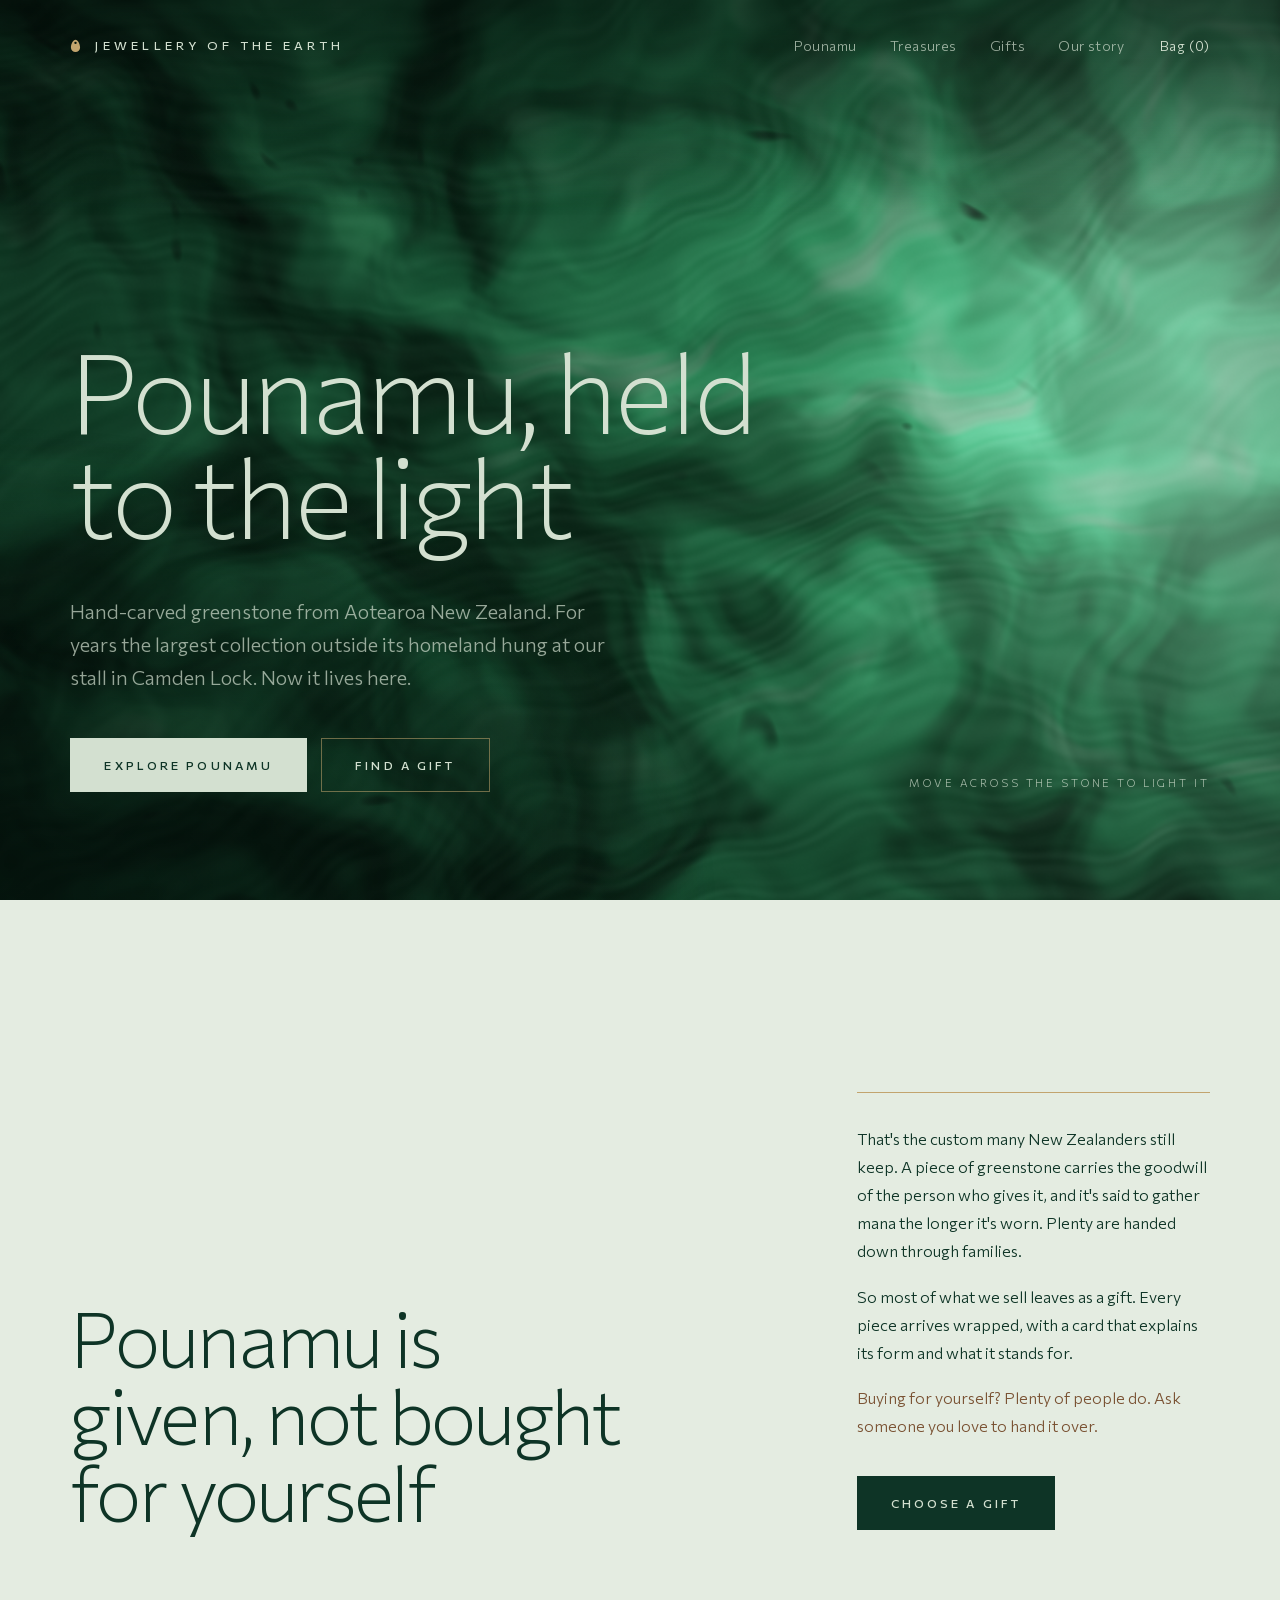
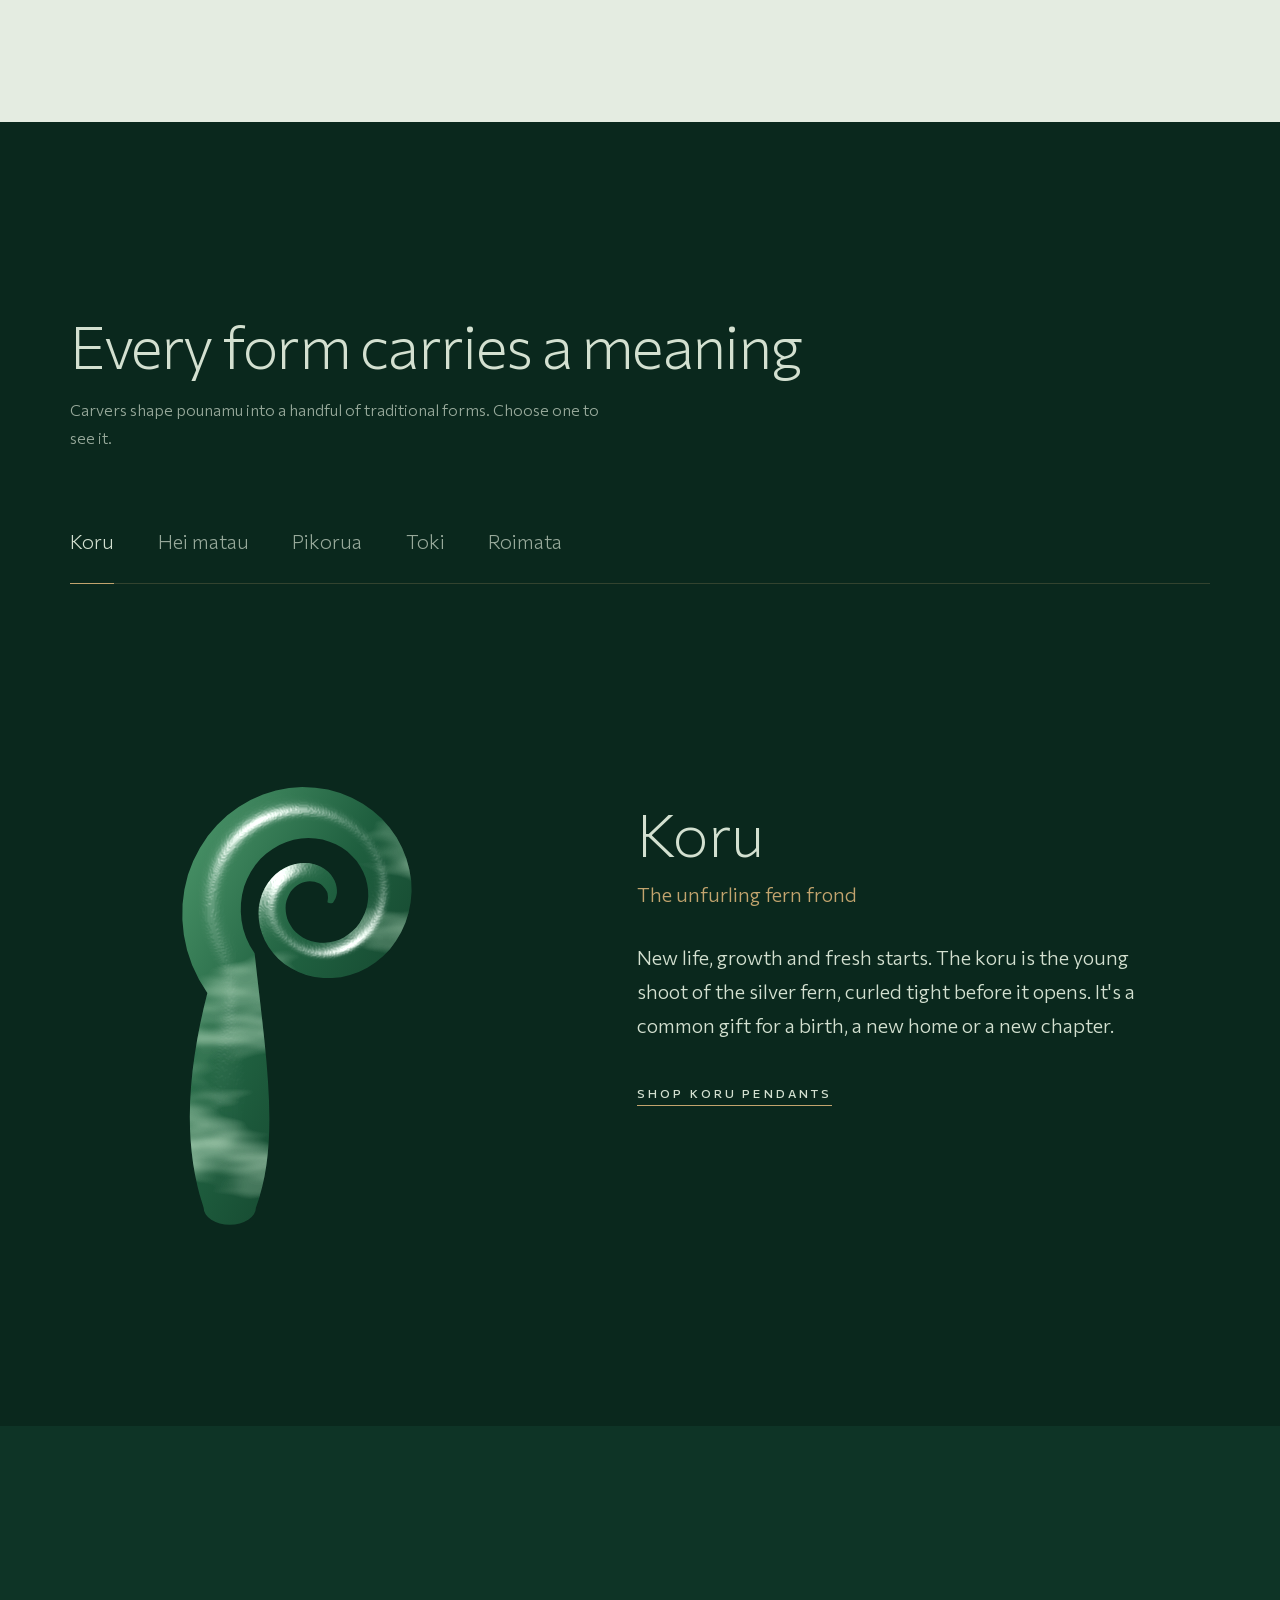
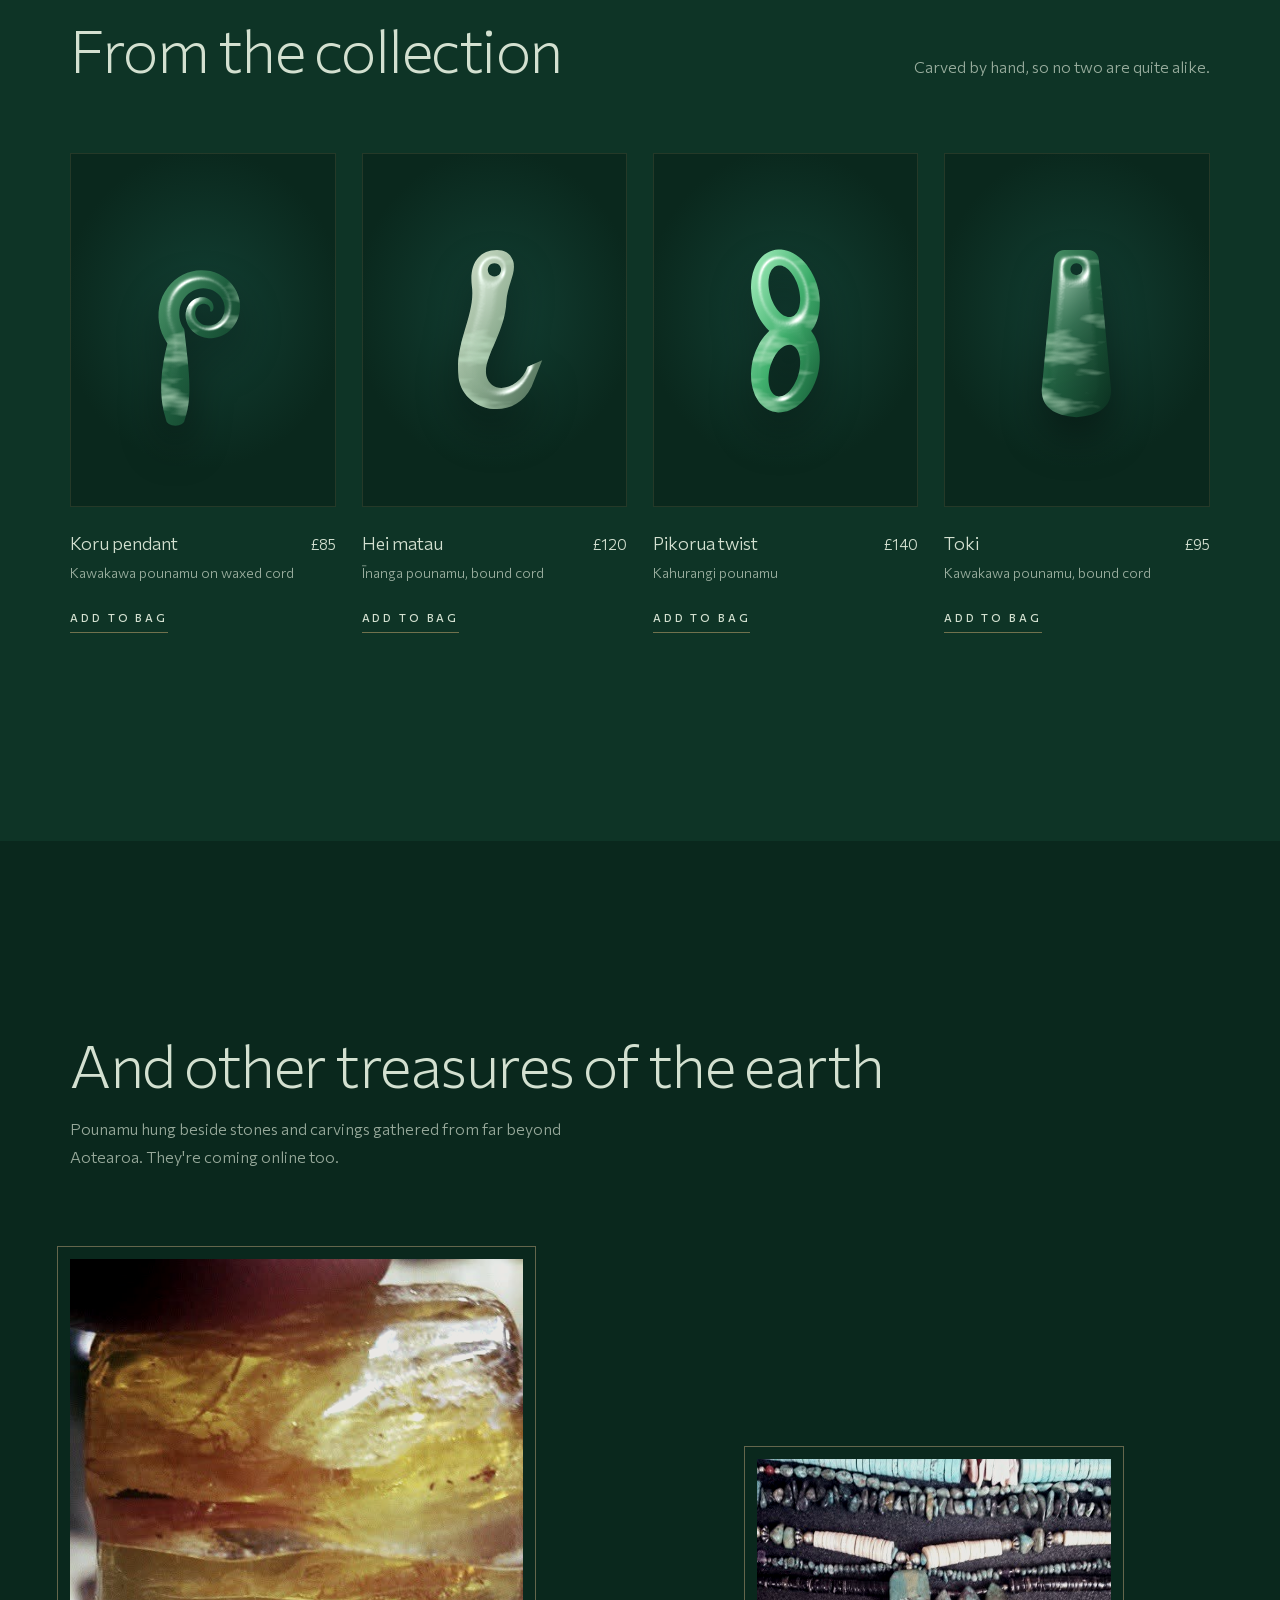
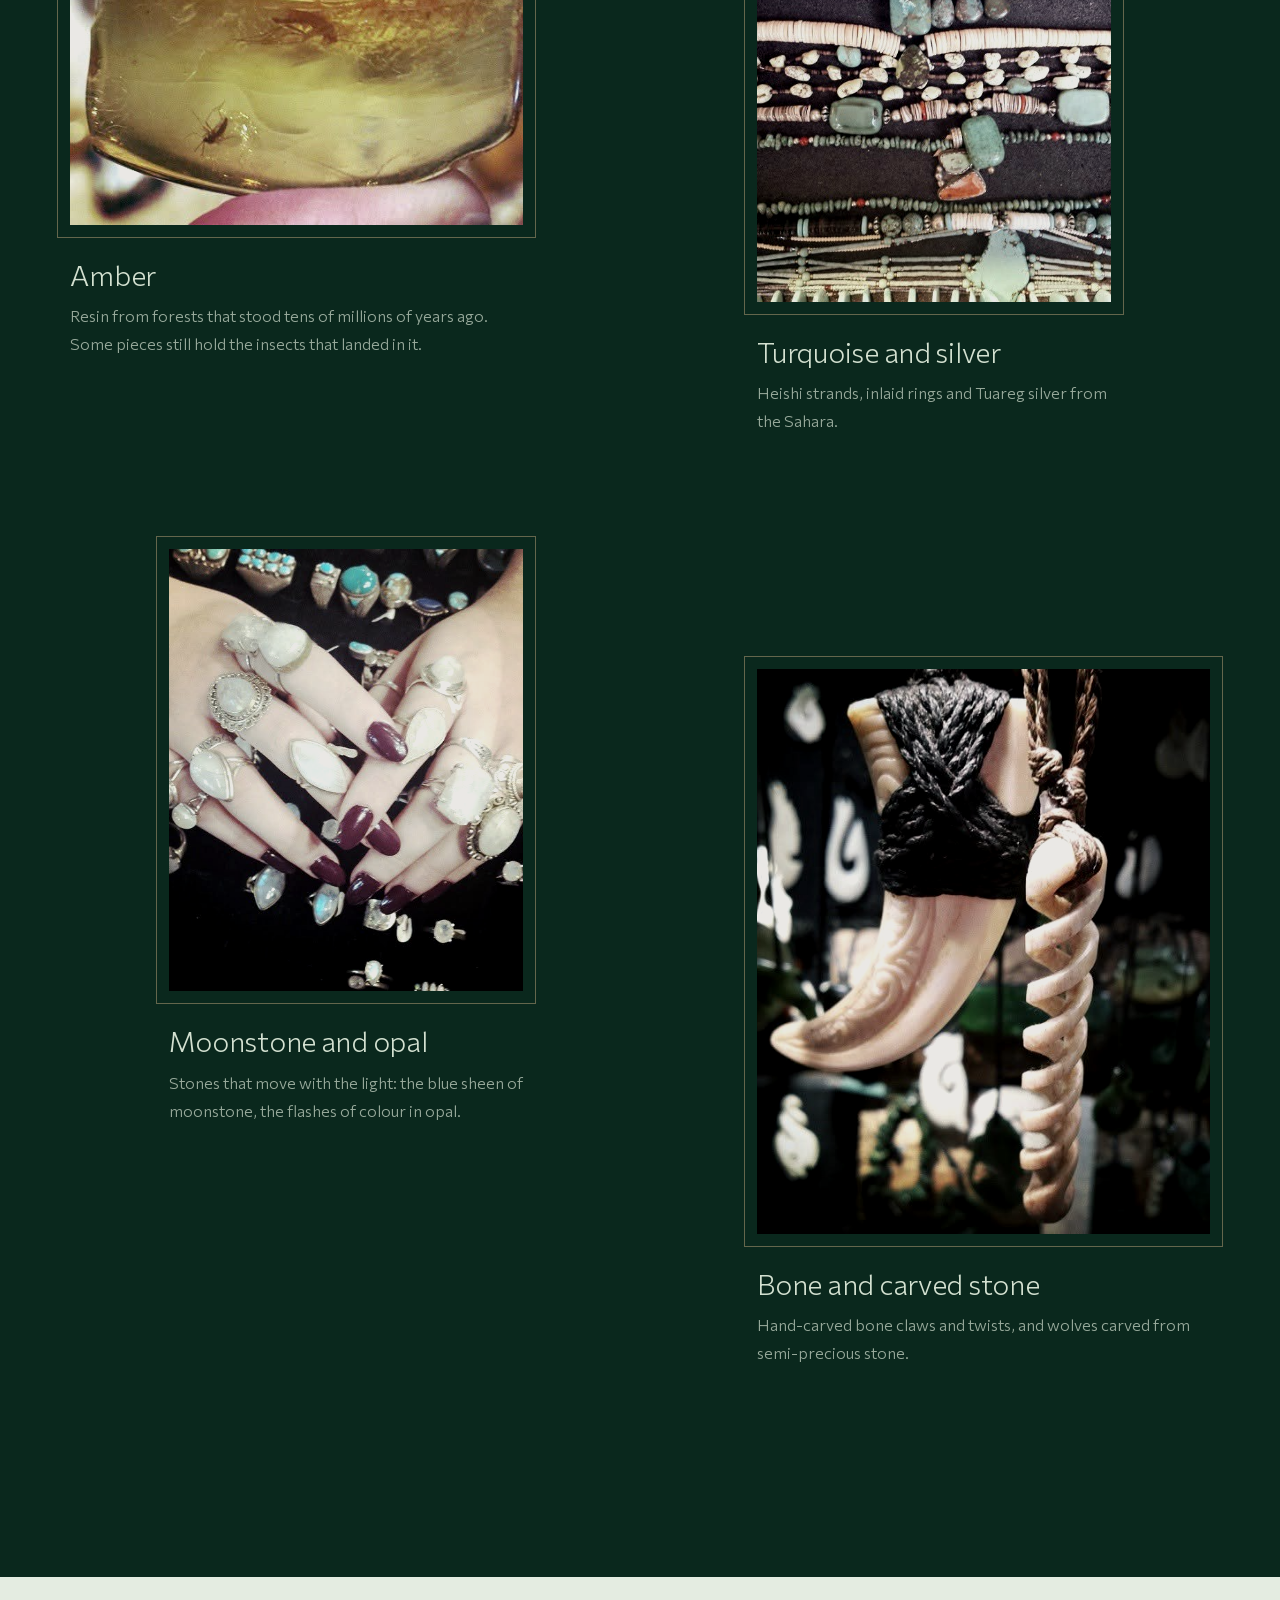
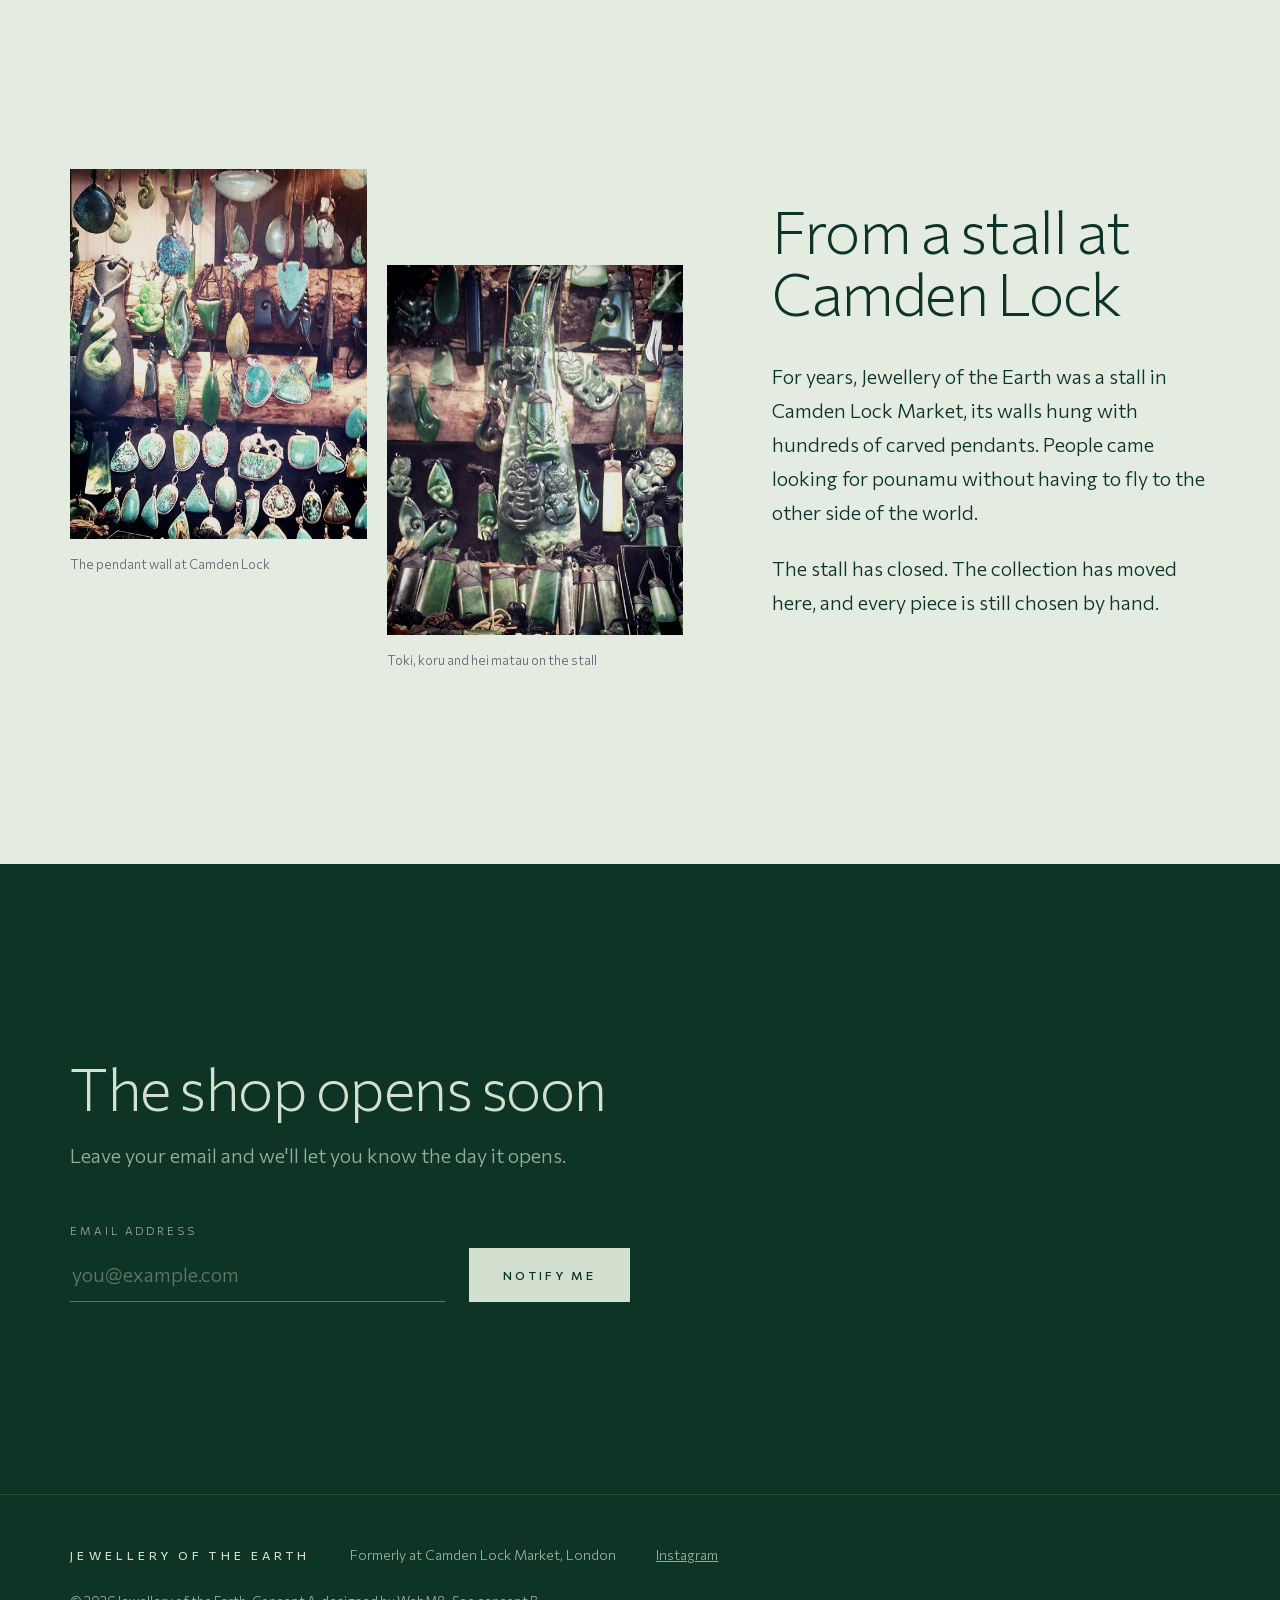
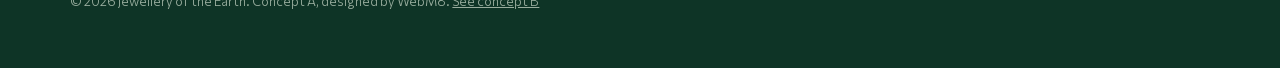
==== design-a/index.html @ 1c7ec78e "first commit" ====
<!doctype html>
<html lang="en-GB">
<head>
  <meta charset="utf-8">
  <meta name="viewport" content="width=device-width, initial-scale=1">
  <title>Jewellery of the Earth | Hand-carved pounamu</title>
  <meta name="description" content="Hand-carved pounamu from Aotearoa New Zealand, with amber, turquoise, opal and carved bone. Formerly at Camden Lock Market, London.">
  <meta name="robots" content="noindex">
  <meta name="theme-color" content="#0E3426">
  <link rel="icon" href="data:image/svg+xml,%3Csvg xmlns='http://www.w3.org/2000/svg' viewBox='0 0 32 32'%3E%3Cpath d='M16 3c6 0 10 8 10 15a10 10 0 0 1-20 0C6 11 10 3 16 3z' fill='%232F7A52'/%3E%3Ccircle cx='16' cy='9' r='2.4' fill='%230E3426'/%3E%3C/svg%3E">
  <link rel="preload" href="../shared/fonts/commissioner-var-latin.woff2" as="font" type="font/woff2" crossorigin>
  <link rel="stylesheet" href="../shared/fonts/fonts.css">
  <link rel="stylesheet" href="style.css">
  <script>document.documentElement.classList.add("js");</script>
  <script src="hero.js" defer></script>
  <script src="main.js" defer></script>
</head>
<body>
  <a class="skip" href="#main">Skip to content</a>

  <!-- Shared shapes: traditional pounamu forms, drawn on a 200 × 300 grid. -->
  <svg class="sprite" aria-hidden="true" focusable="false">
    <defs>
      <linearGradient id="fill-kawakawa" x1="0" y1="0" x2="1" y2="1">
        <stop offset="0" stop-color="#4f9a6d"/>
        <stop offset=".45" stop-color="#1f5f3f"/>
        <stop offset="1" stop-color="#0b3020"/>
      </linearGradient>
      <linearGradient id="fill-inanga" x1="0" y1="0" x2="1" y2="1">
        <stop offset="0" stop-color="#d6e4cf"/>
        <stop offset=".5" stop-color="#8fae92"/>
        <stop offset="1" stop-color="#4b6b55"/>
      </linearGradient>
      <linearGradient id="fill-kahurangi" x1="0" y1="0" x2="1" y2="1">
        <stop offset="0" stop-color="#a6f0bf"/>
        <stop offset=".5" stop-color="#3fae6c"/>
        <stop offset="1" stop-color="#145a35"/>
      </linearGradient>
      <filter id="jade" x="-5%" y="-5%" width="110%" height="110%" color-interpolation-filters="sRGB">
        <feTurbulence type="fractalNoise" baseFrequency="0.008 0.024" numOctaves="4" seed="11" result="noise"/>
        <feColorMatrix in="noise" type="matrix" values="0 0 0 0 .8  0 0 0 0 .93  0 0 0 0 .82  0 0 0 3 -1.62" result="cloud"/>
        <feComposite in="cloud" in2="SourceGraphic" operator="in" result="cloudIn"/>
        <feGaussianBlur in="SourceAlpha" stdDeviation="8" result="soft"/>
        <feSpecularLighting in="soft" surfaceScale="8" specularConstant="1.1" specularExponent="40" lighting-color="#f2fff6" result="spec">
          <fePointLight x="30" y="10" z="190"/>
        </feSpecularLighting>
        <feComposite in="spec" in2="SourceGraphic" operator="in" result="specIn"/>
        <feMerge>
          <feMergeNode in="SourceGraphic"/>
          <feMergeNode in="cloudIn"/>
          <feMergeNode in="specIn"/>
        </feMerge>
      </filter>
    </defs>
    <symbol id="f-koru" viewBox="0 0 200 300">
      <path fill-rule="evenodd" d="M 43.8 286 C 31.8 250, 35.8 210, 45.8 170.9 L 41.3 163.6 L 37.6 155.9 L 34.9 147.9 L 33.2 139.8 L 32.4 131.6 L 32.5 123.4 L 33.5 115.4 L 35.4 107.6 L 38.2 100.2 L 41.8 93.2 L 46.0 86.8 L 51.0 80.9 L 56.5 75.7 L 62.5 71.2 L 68.9 67.5 L 75.6 64.5 L 82.5 62.4 L 89.5 61.1 L 96.6 60.6 L 103.6 60.9 L 110.4 61.9 L 117.0 63.8 L 123.2 66.3 L 129.1 69.5 L 134.4 73.3 L 139.3 77.6 L 143.5 82.4 L 147.2 87.6 L 150.1 93.1 L 152.4 98.8 L 154.0 104.7 L 155.0 110.6 L 155.2 116.5 L 154.7 122.3 L 153.6 127.9 L 151.9 133.3 L 149.6 138.4 L 146.8 143.1 L 143.6 147.4 L 139.9 151.2 L 135.8 154.6 L 131.5 157.4 L 126.9 159.6 L 122.2 161.3 L 117.4 162.4 L 112.6 162.9 L 107.9 162.9 L 103.3 162.3 L 98.8 161.2 L 94.6 159.7 L 90.7 157.7 L 87.1 155.3 L 83.8 152.6 L 81.0 149.5 L 78.6 146.2 L 76.6 142.8 L 75.1 139.1 L 74.0 135.5 L 73.4 131.8 L 73.2 128.1 L 73.4 124.5 L 74.1 121.1 L 75.1 117.8 L 76.5 114.8 L 78.2 112.0 L 80.1 109.5 L 82.3 107.3 L 84.7 105.4 L 87.2 103.9 L 89.8 102.7 L 92.4 101.9 L 95.1 101.4 L 97.7 101.2 L 100.2 101.3 L 102.6 101.8 L 104.8 102.5 L 106.9 103.4 L 108.8 104.6 L 110.5 106.0 L 111.9 107.4 L 113.0 109.0 L 114.0 110.7 L 114.6 112.4 L 115.0 114.1 L 115.2 115.7 L 115.2 117.3 L 114.9 118.8 L 114.5 120.2 L 113.8 121.4 L 113.1 122.5 A 3 3 0 0 1 110.1 122.3 L 110.2 121.6 L 110.3 120.9 L 110.4 120.1 L 110.4 119.3 L 110.3 118.5 L 110.2 117.6 L 109.9 116.7 L 109.4 115.8 L 108.9 115.0 L 108.2 114.2 L 107.5 113.4 L 106.6 112.7 L 105.6 112.1 L 104.4 111.7 L 103.3 111.3 L 102.0 111.1 L 100.7 111.0 L 99.3 111.1 L 97.9 111.4 L 96.5 111.8 L 95.1 112.5 L 93.8 113.3 L 92.6 114.2 L 91.4 115.4 L 90.4 116.7 L 89.5 118.2 L 88.8 119.8 L 88.2 121.5 L 87.8 123.3 L 87.7 125.2 L 87.8 127.2 L 88.1 129.1 L 88.6 131.1 L 89.4 133.0 L 90.5 134.9 L 91.7 136.7 L 93.2 138.3 L 95.0 139.8 L 96.9 141.1 L 99.0 142.2 L 101.2 143.0 L 103.6 143.6 L 106.1 144.0 L 108.6 144.0 L 111.2 143.7 L 113.8 143.2 L 116.4 142.3 L 118.9 141.1 L 121.2 139.6 L 123.4 137.8 L 125.5 135.8 L 127.3 133.5 L 128.8 130.9 L 130.1 128.2 L 131.1 125.2 L 131.7 122.2 L 132.0 119.0 L 131.9 115.7 L 131.4 112.5 L 130.6 109.3 L 129.3 106.1 L 127.7 103.1 L 125.8 100.2 L 123.4 97.6 L 120.8 95.1 L 117.8 93.0 L 114.6 91.2 L 111.2 89.8 L 107.5 88.7 L 103.8 88.1 L 99.9 87.9 L 96.0 88.1 L 92.0 88.8 L 88.2 90.0 L 84.4 91.6 L 80.8 93.7 L 77.4 96.1 L 74.3 99.0 L 71.5 102.3 L 69.1 105.9 L 67.1 109.8 L 65.5 113.9 L 64.4 118.3 L 63.8 122.8 L 63.7 127.4 L 64.1 132.0 L 65.0 136.6 L 66.5 141.1 L 68.5 145.5 L 71.1 149.6 C 77.1 205, 85.1 250, 71.8 286 A 14 9 0 0 1 43.8 286 Z"/>
    </symbol>
    <symbol id="f-hei-matau" viewBox="0 0 200 300">
      <path fill-rule="evenodd" d="M 104 30 C 76 30, 62 52, 66 84 C 72 128, 40 168, 46 222 C 52 272, 128 292, 156 236 L 172 196 L 150 206 C 138 240, 96 250, 88 220 C 82 192, 116 156, 118 108 C 120 80, 134 64, 128 46 C 124 34, 114 30, 104 30 Z M 100 50 A 10 10 0 1 0 100.1 50 Z"/>
    </symbol>
    <symbol id="f-pikorua" viewBox="0 0 200 300">
      <path fill-rule="nonzero" d="M 148.1 84.2 L 149.6 90.1 L 150.7 96.1 L 151.4 102.1 L 151.8 108.1 L 151.7 113.9 L 151.3 119.7 L 150.4 125.3 L 149.2 130.7 L 147.6 135.8 L 145.7 140.7 L 143.4 145.2 L 140.7 149.4 L 137.8 153.2 L 134.6 156.5 L 131.1 159.4 L 127.3 161.9 L 123.4 163.8 L 119.3 165.3 L 115.0 166.2 L 110.7 166.7 L 106.2 166.6 L 101.7 165.9 L 97.2 164.8 L 92.7 163.2 L 88.2 161.0 L 83.9 158.4 L 79.7 155.3 L 75.6 151.8 L 71.7 147.9 L 68.0 143.6 L 64.6 138.9 L 61.4 134.0 L 58.6 128.7 L 56.0 123.3 L 53.8 117.6 L 51.9 111.8 L 50.4 105.9 L 49.3 99.9 L 48.6 93.9 L 48.2 87.9 L 48.3 82.1 L 48.7 76.3 L 49.6 70.7 L 50.8 65.3 L 52.4 60.2 L 54.3 55.3 L 56.6 50.8 L 59.3 46.6 L 62.2 42.8 L 65.4 39.5 L 68.9 36.6 L 72.7 34.1 L 76.6 32.2 L 80.7 30.7 L 85.0 29.8 L 89.3 29.3 L 93.8 29.4 L 98.3 30.1 L 102.8 31.2 L 107.3 32.8 L 111.8 35.0 L 116.1 37.6 L 120.3 40.7 L 124.4 44.2 L 128.3 48.1 L 132.0 52.4 L 135.4 57.1 L 138.6 62.0 L 141.4 67.3 L 144.0 72.7 L 146.2 78.4 Z M 119.5 86.2 L 118.5 82.8 L 117.3 79.6 L 115.9 76.4 L 114.4 73.4 L 112.9 70.5 L 111.1 67.8 L 109.3 65.2 L 107.5 62.9 L 105.5 60.8 L 103.5 58.9 L 101.4 57.3 L 99.4 55.9 L 97.3 54.8 L 95.2 54.0 L 93.2 53.5 L 91.2 53.3 L 89.2 53.4 L 87.3 53.8 L 85.5 54.5 L 83.8 55.4 L 82.2 56.7 L 80.8 58.2 L 79.4 59.9 L 78.2 62.0 L 77.2 64.2 L 76.3 66.7 L 75.6 69.3 L 75.1 72.2 L 74.7 75.1 L 74.5 78.3 L 74.5 81.5 L 74.7 84.8 L 75.1 88.1 L 75.6 91.5 L 76.3 94.9 L 77.2 98.3 L 78.2 101.6 L 79.4 104.9 L 80.8 108.0 L 82.2 111.1 L 83.8 114.0 L 85.5 116.7 L 87.3 119.3 L 89.2 121.6 L 91.2 123.7 L 93.2 125.6 L 95.2 127.2 L 97.3 128.6 L 99.4 129.6 L 101.5 130.4 L 103.5 130.9 L 105.5 131.2 L 107.5 131.1 L 109.4 130.7 L 111.2 130.0 L 112.9 129.0 L 114.5 127.8 L 115.9 126.3 L 117.3 124.5 L 118.5 122.5 L 119.5 120.3 L 120.4 117.8 L 121.1 115.1 L 121.6 112.3 L 122.0 109.3 L 122.2 106.2 L 122.2 103.0 L 122.0 99.7 L 121.6 96.3 L 121.1 92.9 L 120.4 89.5 Z M 148.1 219.8 L 146.2 225.6 L 144.0 231.3 L 141.4 236.7 L 138.6 242.0 L 135.4 246.9 L 132.0 251.6 L 128.3 255.9 L 124.4 259.8 L 120.3 263.3 L 116.1 266.4 L 111.8 269.0 L 107.3 271.2 L 102.8 272.8 L 98.3 273.9 L 93.8 274.6 L 89.3 274.7 L 85.0 274.2 L 80.7 273.3 L 76.6 271.8 L 72.7 269.9 L 68.9 267.4 L 65.4 264.5 L 62.2 261.2 L 59.3 257.4 L 56.6 253.2 L 54.3 248.7 L 52.4 243.8 L 50.8 238.7 L 49.6 233.3 L 48.7 227.7 L 48.3 221.9 L 48.2 216.1 L 48.6 210.1 L 49.3 204.1 L 50.4 198.1 L 51.9 192.2 L 53.8 186.4 L 56.0 180.7 L 58.6 175.3 L 61.4 170.0 L 64.6 165.1 L 68.0 160.4 L 71.7 156.1 L 75.6 152.2 L 79.7 148.7 L 83.9 145.6 L 88.2 143.0 L 92.7 140.8 L 97.2 139.2 L 101.7 138.1 L 106.2 137.4 L 110.7 137.3 L 115.0 137.8 L 119.3 138.7 L 123.4 140.2 L 127.3 142.1 L 131.1 144.6 L 134.6 147.5 L 137.8 150.8 L 140.7 154.6 L 143.4 158.8 L 145.7 163.3 L 147.6 168.2 L 149.2 173.3 L 150.4 178.7 L 151.3 184.3 L 151.7 190.1 L 151.8 195.9 L 151.4 201.9 L 150.7 207.9 L 149.6 213.9 Z M 119.5 217.8 L 120.4 214.5 L 121.1 211.1 L 121.6 207.7 L 122.0 204.3 L 122.2 201.0 L 122.2 197.8 L 122.0 194.7 L 121.6 191.7 L 121.1 188.9 L 120.4 186.2 L 119.5 183.7 L 118.5 181.5 L 117.3 179.5 L 115.9 177.7 L 114.5 176.2 L 112.9 175.0 L 111.2 174.0 L 109.4 173.3 L 107.5 172.9 L 105.5 172.8 L 103.5 173.1 L 101.5 173.6 L 99.4 174.4 L 97.3 175.4 L 95.2 176.8 L 93.2 178.4 L 91.2 180.3 L 89.2 182.4 L 87.3 184.7 L 85.5 187.3 L 83.8 190.0 L 82.2 192.9 L 80.8 196.0 L 79.4 199.1 L 78.2 202.4 L 77.2 205.7 L 76.3 209.1 L 75.6 212.5 L 75.1 215.9 L 74.7 219.2 L 74.5 222.5 L 74.5 225.7 L 74.7 228.9 L 75.1 231.8 L 75.6 234.7 L 76.3 237.3 L 77.2 239.8 L 78.2 242.0 L 79.4 244.1 L 80.8 245.8 L 82.2 247.3 L 83.8 248.6 L 85.5 249.5 L 87.3 250.2 L 89.2 250.6 L 91.2 250.7 L 93.2 250.5 L 95.2 250.0 L 97.3 249.2 L 99.4 248.1 L 101.4 246.7 L 103.5 245.1 L 105.5 243.2 L 107.5 241.1 L 109.3 238.8 L 111.1 236.2 L 112.9 233.5 L 114.4 230.6 L 115.9 227.6 L 117.3 224.4 L 118.5 221.2 Z"/>
    </symbol>
    <symbol id="f-toki" viewBox="0 0 200 300">
      <path fill-rule="evenodd" d="M 82 30 L 118 30 C 128 30, 134 38, 134 48 L 152 238 C 154 264, 136 280, 100 282 C 64 280, 46 264, 48 238 L 66 48 C 66 38, 72 30, 82 30 Z M 100 50 A 9 9 0 1 0 100.1 50 Z"/>
    </symbol>
    <symbol id="f-roimata" viewBox="0 0 200 300">
      <path fill-rule="evenodd" d="M 100 30 C 104 40, 162 150, 162 204 C 162 250, 134 280, 100 280 C 66 280, 38 250, 38 204 C 38 150, 96 40, 100 30 Z M 100 84 A 8 8 0 1 0 100.1 84 Z"/>
    </symbol>
  </svg>

  <header class="top" data-top>
    <a class="wordmark" href="#main" aria-label="Jewellery of the Earth, home">
      <svg class="wordmark__mark" viewBox="0 0 24 32" aria-hidden="true"><path d="M12 1c5 0 10 9 10 17a10 10 0 0 1-20 0C2 10 7 1 12 1zm0 4.4a2.6 2.6 0 1 0 0 5.2 2.6 2.6 0 0 0 0-5.2z" fill-rule="evenodd"/></svg>
      <span>Jewellery of the Earth</span>
    </a>
    <nav class="nav" aria-label="Main">
      <a href="#forms">Pounamu</a>
      <a href="#treasures">Treasures</a>
      <a href="#gift">Gifts</a>
      <a href="#story">Our story</a>
    </nav>
    <button class="bag" type="button" data-bag>Bag <span class="bag__count">0</span></button>
  </header>

  <main id="main">
    <section class="hero" data-state="rind" aria-labelledby="hero-title">
      <canvas id="stone" class="hero__canvas" aria-hidden="true"></canvas>
      <div class="hero__fallback" aria-hidden="true"></div>
      <div class="hero__copy">
        <h1 id="hero-title" class="hero__title">Pounamu, held to the&nbsp;light</h1>
        <p class="hero__lede">Hand-carved greenstone from Aotearoa New Zealand. For years the largest collection outside its homeland hung at our stall in Camden Lock. Now it lives here.</p>
        <div class="hero__actions">
          <a class="button button--solid" href="#collection">Explore pounamu</a>
          <a class="button button--line" href="#gift">Find a gift</a>
        </div>
      </div>
      <p class="hero__hint" aria-hidden="true"><span class="hint-pointer">Move across the stone to light it</span><span class="hint-touch">Drag across the stone to light it</span></p>
    </section>

    <section id="gift" class="gift" aria-labelledby="gift-title">
      <div class="gift__inner">
        <h2 id="gift-title" class="gift__title">Pounamu is given, not bought for yourself</h2>
        <div class="gift__body">
          <p>That's the custom many New Zealanders still keep. A piece of greenstone carries the goodwill of the person who gives it, and it's said to gather mana the longer it's worn. Plenty are handed down through families.</p>
          <p>So most of what we sell leaves as a gift. Every piece arrives wrapped, with a card that explains its form and what it stands for.</p>
          <p class="gift__aside">Buying for yourself? Plenty of people do. Ask someone you love to hand it over.</p>
          <a class="button button--dark" href="#collection">Choose a gift</a>
        </div>
      </div>
    </section>

    <section id="forms" class="forms" aria-labelledby="forms-title">
      <div class="forms__head">
        <h2 id="forms-title">Every form carries a meaning</h2>
        <p>Carvers shape pounamu into a handful of traditional forms. Choose one to see it.</p>
      </div>
      <div class="forms__picker" role="group" aria-label="Pounamu forms">
        <button type="button" data-form="koru" aria-pressed="true">Koru</button>
        <button type="button" data-form="hei-matau" aria-pressed="false">Hei matau</button>
        <button type="button" data-form="pikorua" aria-pressed="false">Pikorua</button>
        <button type="button" data-form="toki" aria-pressed="false">Toki</button>
        <button type="button" data-form="roimata" aria-pressed="false">Roimata</button>
      </div>
      <div class="forms__stage">
        <svg id="form-art" class="forms__art" viewBox="0 0 200 300" aria-hidden="true">
          <path class="forms__fill" fill="url(#fill-kawakawa)" filter="url(#jade)" fill-rule="evenodd"/>
          <path class="forms__line" fill="none" fill-rule="evenodd"/>
        </svg>
        <div class="forms__text" aria-live="polite">
          <h3 id="form-name">Koru</h3>
          <p id="form-gloss" class="forms__gloss">The unfurling fern frond</p>
          <p id="form-meaning">New life, growth and fresh starts. The koru is the young shoot of the silver fern, curled tight before it opens. It's a common gift for a birth, a new home or a new chapter.</p>
          <a id="form-link" class="text-link" href="#collection">Shop koru pendants</a>
        </div>
      </div>
    </section>

    <section id="collection" class="collection" aria-labelledby="collection-title">
      <div class="collection__head">
        <h2 id="collection-title">From the collection</h2>
        <p>Carved by hand, so no two are quite alike.</p>
      </div>
      <ul class="pieces" role="list">
        <li class="piece">
          <div class="piece__plinth"><svg viewBox="0 0 200 300" aria-hidden="true"><use href="#f-koru" fill="url(#fill-kawakawa)" filter="url(#jade)"/></svg></div>
          <h3 class="piece__name">Koru pendant</h3>
          <p class="piece__detail">Kawakawa pounamu on waxed cord</p>
          <p class="piece__price">£85</p>
          <button class="piece__add" type="button" data-add-to-bag>Add to bag</button>
        </li>
        <li class="piece">
          <div class="piece__plinth"><svg viewBox="0 0 200 300" aria-hidden="true"><use href="#f-hei-matau" fill="url(#fill-inanga)" filter="url(#jade)"/></svg></div>
          <h3 class="piece__name">Hei matau</h3>
          <p class="piece__detail">Īnanga pounamu, bound cord</p>
          <p class="piece__price">£120</p>
          <button class="piece__add" type="button" data-add-to-bag>Add to bag</button>
        </li>
        <li class="piece">
          <div class="piece__plinth"><svg viewBox="0 0 200 300" aria-hidden="true"><use href="#f-pikorua" fill="url(#fill-kahurangi)" filter="url(#jade)"/></svg></div>
          <h3 class="piece__name">Pikorua twist</h3>
          <p class="piece__detail">Kahurangi pounamu</p>
          <p class="piece__price">£140</p>
          <button class="piece__add" type="button" data-add-to-bag>Add to bag</button>
        </li>
        <li class="piece">
          <div class="piece__plinth"><svg viewBox="0 0 200 300" aria-hidden="true"><use href="#f-toki" fill="url(#fill-kawakawa)" filter="url(#jade)"/></svg></div>
          <h3 class="piece__name">Toki</h3>
          <p class="piece__detail">Kawakawa pounamu, bound cord</p>
          <p class="piece__price">£95</p>
          <button class="piece__add" type="button" data-add-to-bag>Add to bag</button>
        </li>
      </ul>
    </section>

    <section id="treasures" class="treasures" aria-labelledby="treasures-title">
      <div class="treasures__head">
        <h2 id="treasures-title">And other treasures of the earth</h2>
        <p>Pounamu hung beside stones and carvings gathered from far beyond Aotearoa. They're coming online too.</p>
      </div>
      <div class="treasures__grid">
        <figure class="treasure treasure--amber">
          <img src="../shared/img/amber.jpg" width="640" height="640" loading="lazy" alt="A raw block of golden amber held up to the light, with a small insect trapped inside">
          <figcaption><h3>Amber</h3><p>Resin from forests that stood tens of millions of years ago. Some pieces still hold the insects that landed in it.</p></figcaption>
        </figure>
        <figure class="treasure treasure--turquoise">
          <img src="../shared/img/heishi.jpg" width="640" height="640" loading="lazy" alt="Rows of turquoise and shell heishi bead necklaces laid out on dark cloth">
          <figcaption><h3>Turquoise and silver</h3><p>Heishi strands, inlaid rings and Tuareg silver from the Sahara.</p></figcaption>
        </figure>
        <figure class="treasure treasure--moonstone">
          <img src="../shared/img/moonstone.jpg" width="640" height="640" loading="lazy" alt="Two hands wearing several silver rings set with milky moonstones">
          <figcaption><h3>Moonstone and opal</h3><p>Stones that move with the light: the blue sheen of moonstone, the flashes of colour in opal.</p></figcaption>
        </figure>
        <figure class="treasure treasure--bone">
          <img src="../shared/img/bone.jpg" width="640" height="640" loading="lazy" alt="A carved bone claw pendant bound with dark cord, beside a carved bone twist">
          <figcaption><h3>Bone and carved stone</h3><p>Hand-carved bone claws and twists, and wolves carved from semi-precious stone.</p></figcaption>
        </figure>
      </div>
    </section>

    <section id="story" class="story" aria-labelledby="story-title">
      <div class="story__photos">
        <figure>
          <img src="../shared/img/stall-pounamu.jpg" width="640" height="640" loading="lazy" alt="The stall wall at Camden Lock hung with pounamu carvings and turquoise pendants">
          <figcaption>The pendant wall at Camden Lock</figcaption>
        </figure>
        <figure>
          <img src="../shared/img/pounamu-wall.jpg" width="640" height="640" loading="lazy" alt="Dozens of green pounamu toki, hei matau and koru hanging on the stall">
          <figcaption>Toki, koru and hei matau on the stall</figcaption>
        </figure>
      </div>
      <div class="story__text">
        <h2 id="story-title">From a stall at Camden Lock</h2>
        <p>For years, Jewellery of the Earth was a stall in Camden Lock Market, its walls hung with hundreds of carved pendants. People came looking for pounamu without having to fly to the other side of the world.</p>
        <p>The stall has closed. The collection has moved here, and every piece is still chosen by hand.</p>
      </div>
    </section>

    <section id="signup" class="signup" aria-labelledby="signup-title">
      <h2 id="signup-title">The shop opens soon</h2>
      <p>Leave your email and we'll let you know the day it opens.</p>
      <form id="signup-form" class="signup__form" novalidate>
        <label for="signup-email">Email address</label>
        <div class="signup__row">
          <input id="signup-email" name="email" type="email" autocomplete="email" required placeholder="you@example.com">
          <button class="button button--solid" type="submit">Notify me</button>
        </div>
        <p class="signup__error" id="signup-error" role="alert" hidden></p>
      </form>
      <p class="signup__done" id="signup-done" tabindex="-1" hidden>Thanks. We'll email you when the shop opens.</p>
    </section>
  </main>

  <footer class="foot">
    <p class="foot__mark">Jewellery of the Earth</p>
    <p>Formerly at Camden Lock Market, London</p>
    <p><a href="https://www.instagram.com/jewelleryoftheearth/" rel="noopener">Instagram</a></p>
    <p class="foot__small">© 2026 Jewellery of the Earth. Concept A, designed by WebM8. <a href="../design-b/">See concept B</a></p>
  </footer>

  <div class="notice" id="notice" role="status" aria-live="polite" hidden>
    <p>The online shop opens soon. <a href="#signup">Join the list</a> to hear first.</p>
  </div>
</body>
</html>
---- shared/fonts/fonts.css ----
/* Self-hosted Google Fonts (SIL Open Font License). Latin + Latin Extended,
   so te reo Māori macrons (ā ē ī ō ū) render in the brand faces. */

@font-face {
  font-family: "Commissioner";
  font-style: normal;
  font-weight: 100 900;
  font-display: swap;
  src: url("commissioner-var-latin-ext.woff2") format("woff2");
  unicode-range: U+0100-02BA, U+02BD-02C5, U+02C7-02CC, U+02CE-02D7, U+02DD-02FF, U+0304, U+0308, U+0329, U+1D00-1DBF, U+1E00-1E9F, U+1EF2-1EFF, U+2020, U+20A0-20AB, U+20AD-20C4, U+2113, U+2C60-2C7F, U+A720-A7FF;
}
@font-face {
  font-family: "Commissioner";
  font-style: normal;
  font-weight: 100 900;
  font-display: swap;
  src: url("commissioner-var-latin.woff2") format("woff2");
  unicode-range: U+0000-00FF, U+0131, U+0152-0153, U+02BB-02BC, U+02C6, U+02DA, U+02DC, U+0304, U+0308, U+0329, U+2000-206F, U+20AC, U+2122, U+2191, U+2193, U+2212, U+2215, U+FEFF, U+FFFD;
}

@font-face {
  font-family: "Bodoni Moda";
  font-style: normal;
  font-weight: 400 900;
  font-display: swap;
  src: url("bodoni-moda-var-latin-ext.woff2") format("woff2");
  unicode-range: U+0100-02BA, U+02BD-02C5, U+02C7-02CC, U+02CE-02D7, U+02DD-02FF, U+0304, U+0308, U+0329, U+1D00-1DBF, U+1E00-1E9F, U+1EF2-1EFF, U+2020, U+20A0-20AB, U+20AD-20C4, U+2113, U+2C60-2C7F, U+A720-A7FF;
}
@font-face {
  font-family: "Bodoni Moda";
  font-style: normal;
  font-weight: 400 900;
  font-display: swap;
  src: url("bodoni-moda-var-latin.woff2") format("woff2");
  unicode-range: U+0000-00FF, U+0131, U+0152-0153, U+02BB-02BC, U+02C6, U+02DA, U+02DC, U+0304, U+0308, U+0329, U+2000-206F, U+20AC, U+2122, U+2191, U+2193, U+2212, U+2215, U+FEFF, U+FFFD;
}
@font-face {
  font-family: "Bodoni Moda";
  font-style: italic;
  font-weight: 400 900;
  font-display: swap;
  src: url("bodoni-moda-italic-var-latin-ext.woff2") format("woff2");
  unicode-range: U+0100-02BA, U+02BD-02C5, U+02C7-02CC, U+02CE-02D7, U+02DD-02FF, U+0304, U+0308, U+0329, U+1D00-1DBF, U+1E00-1E9F, U+1EF2-1EFF, U+2020, U+20A0-20AB, U+20AD-20C4, U+2113, U+2C60-2C7F, U+A720-A7FF;
}
@font-face {
  font-family: "Bodoni Moda";
  font-style: italic;
  font-weight: 400 900;
  font-display: swap;
  src: url("bodoni-moda-italic-var-latin.woff2") format("woff2");
  unicode-range: U+0000-00FF, U+0131, U+0152-0153, U+02BB-02BC, U+02C6, U+02DA, U+02DC, U+0304, U+0308, U+0329, U+2000-206F, U+20AC, U+2122, U+2191, U+2193, U+2212, U+2215, U+FEFF, U+FFFD;
}

@font-face {
  font-family: "Schibsted Grotesk";
  font-style: normal;
  font-weight: 400 900;
  font-display: swap;
  src: url("schibsted-grotesk-var-latin-ext.woff2") format("woff2");
  unicode-range: U+0100-02BA, U+02BD-02C5, U+02C7-02CC, U+02CE-02D7, U+02DD-02FF, U+0304, U+0308, U+0329, U+1D00-1DBF, U+1E00-1E9F, U+1EF2-1EFF, U+2020, U+20A0-20AB, U+20AD-20C4, U+2113, U+2C60-2C7F, U+A720-A7FF;
}
@font-face {
  font-family: "Schibsted Grotesk";
  font-style: normal;
  font-weight: 400 900;
  font-display: swap;
  src: url("schibsted-grotesk-var-latin.woff2") format("woff2");
  unicode-range: U+0000-00FF, U+0131, U+0152-0153, U+02BB-02BC, U+02C6, U+02DA, U+02DC, U+0304, U+0308, U+0329, U+2000-206F, U+20AC, U+2122, U+2191, U+2193, U+2212, U+2215, U+FEFF, U+FFFD;
}
---- design-a/style.css ----
/* Concept A: "Held to the light"
   One family (Commissioner). Its FLAR axis is the carving: plain strokes
   become flared, chiselled ends once the stone opens.
   Luxury register: deep green and a single fine gold line, sharp corners,
   spaced capitals only for the wordmark and buttons, generous space. */

:root {
  --kawakawa: #0E3426;
  --kawakawa-deep: #0A281D;
  --kawakawa-lift: #15443A;
  --inanga: #D3E0D0;
  --inanga-soft: #E4ECE1;
  --inanga-dim: rgb(211 224 208 / .7);
  --riverstone: #5F6C6A;
  --totara: #7A5233;
  --gold: #C2A46E;
  --gold-dim: rgb(194 164 110 / .55);
  --glow: #8EF0B4;
  --rind: #2B2C27;

  --gutter: clamp(20px, 5.5vw, 88px);
  --section: clamp(120px, 15vw, 224px);
  --ease: cubic-bezier(.2, .7, .1, 1);
  --slow: cubic-bezier(.25, .1, .1, 1);

  --step--1: .8125rem;
  --step-0: 1rem;
  --step-1: clamp(1.0625rem, 1rem + .35vw, 1.25rem);
  --step-2: clamp(1.375rem, 1.15rem + .8vw, 1.75rem);
  --step-3: clamp(2.25rem, 1.5rem + 2.8vw, 4rem);
  --step-4: clamp(3rem, 1.2rem + 7.2vw, 8.5rem);

  --caps: .26em;
}

* { box-sizing: border-box; }
html { -webkit-text-size-adjust: 100%; scroll-behavior: smooth; }
body {
  margin: 0;
  background: var(--kawakawa);
  color: var(--inanga);
  font-family: "Commissioner", system-ui, sans-serif;
  font-size: var(--step-0);
  line-height: 1.75;
  font-weight: 330;
  font-variation-settings: "FLAR" 30, "VOLM" 0;
  -webkit-font-smoothing: antialiased;
  text-rendering: optimizeLegibility;
}
img, svg { display: block; max-width: 100%; }
img { height: auto; }
h1, h2, h3 { margin: 0; font-weight: 240; line-height: 1.04; font-variation-settings: "FLAR" 100, "VOLM" 0; }
h2 { font-size: var(--step-3); letter-spacing: -.025em; text-wrap: balance; }
h3 { font-size: var(--step-2); letter-spacing: -.01em; font-weight: 280; }
p { margin: 0 0 1.1em; max-width: 34em; text-wrap: pretty; }
a { color: inherit; }
:focus-visible { outline: 1px solid var(--gold); outline-offset: 4px; }
.sprite { position: absolute; width: 0; height: 0; overflow: hidden; }
.skip {
  position: absolute; left: 12px; top: -60px; z-index: 50; padding: 10px 16px;
  background: var(--inanga); color: var(--kawakawa); text-decoration: none;
}
.skip:focus { top: 12px; }

/* Buttons: sharp corners, small spaced capitals. */
.button {
  display: inline-flex; align-items: center; justify-content: center;
  min-height: 54px; padding: 0 34px; border: 0; border-radius: 0;
  font: inherit; font-size: .75rem; font-weight: 500; letter-spacing: var(--caps); text-transform: uppercase;
  font-variation-settings: "FLAR" 60, "VOLM" 0; line-height: 1;
  text-decoration: none; cursor: pointer;
  transition: background-color .6s var(--slow), color .6s var(--slow), box-shadow .6s var(--slow);
}
.button--solid { background: var(--inanga); color: var(--kawakawa); }
.button--solid:hover { background: var(--gold); }
.button--line { background: transparent; color: var(--inanga); box-shadow: inset 0 0 0 1px var(--gold-dim); }
.button--line:hover { box-shadow: inset 0 0 0 1px var(--gold); background: rgb(194 164 110 / .08); }
.button--dark { background: var(--kawakawa); color: var(--inanga); }
.button--dark:hover { background: var(--kawakawa-lift); }
.text-link {
  font-size: .75rem; font-weight: 500; letter-spacing: var(--caps); text-transform: uppercase;
  text-decoration: none; padding-bottom: 6px; background: linear-gradient(var(--gold), var(--gold)) left bottom / 100% 1px no-repeat;
  transition: background-size .6s var(--slow);
}
.text-link:hover { background-size: 40% 1px; }

/* Header */
.top {
  position: fixed; inset: 0 0 auto; z-index: 20;
  display: flex; align-items: center; gap: 36px;
  padding: 26px var(--gutter);
  transition: background-color .6s var(--slow), padding .6s var(--slow);
}
.top.is-solid { background: rgb(10 40 29 / .9); backdrop-filter: blur(14px); -webkit-backdrop-filter: blur(14px); padding-block: 16px; box-shadow: 0 1px 0 rgb(194 164 110 / .18); }
.wordmark {
  display: inline-flex; align-items: center; gap: 14px; margin-right: auto;
  text-decoration: none; font-weight: 450; font-size: .78rem; letter-spacing: .34em; text-transform: uppercase;
  font-variation-settings: "FLAR" 100, "VOLM" 0;
}
.wordmark__mark { width: 11px; height: 15px; fill: var(--gold); }
.nav { display: flex; gap: clamp(20px, 2.6vw, 40px); }
.nav a { text-decoration: none; font-size: .875rem; letter-spacing: .03em; color: var(--inanga-dim); transition: color .4s var(--slow); }
.nav a:hover { color: var(--inanga); }
.bag {
  display: inline-flex; align-items: center; gap: 4px; min-height: 40px; padding: 0;
  border: 0; background: none; color: inherit; font: inherit; font-size: .875rem; letter-spacing: .03em; cursor: pointer;
}
.bag__count::before { content: "("; }
.bag__count::after { content: ")"; }
.bag:hover { color: var(--gold); }

/* Hero */
.hero {
  position: relative; isolation: isolate; overflow: hidden;
  display: grid; align-items: end;
  min-height: 100vh; min-height: 100svh;
  background: var(--rind);
}
.hero__canvas { position: absolute; inset: 0; width: 100%; height: 100%; z-index: -2; touch-action: pan-y; }
.hero__fallback {
  position: absolute; inset: 0; z-index: -3; display: block;
  background:
    radial-gradient(circle at 70% 38%, rgb(142 240 180 / .5), transparent 26%),
    radial-gradient(ellipse 70% 60% at 68% 40%, #2f7a52 0%, #165036 42%, transparent 78%),
    radial-gradient(ellipse 90% 40% at 20% 70%, rgb(211 224 208 / .08), transparent 70%),
    var(--kawakawa);
}
.js .hero__fallback { display: none; }
.no-gl .hero__fallback { display: block; }
.hero::after {
  content: ""; position: absolute; inset: 0; z-index: -1; pointer-events: none;
  background:
    radial-gradient(ellipse 80% 75% at 0% 100%, rgb(4 18 12 / .82), transparent 70%),
    linear-gradient(to bottom, rgb(4 18 12 / .5), transparent 24%);
}
.hero__copy { padding: 160px var(--gutter) clamp(64px, 12vh, 136px); max-width: 66rem; }
.hero__title {
  font-size: var(--step-4); font-weight: 200; line-height: .95; letter-spacing: -.035em;
  max-width: 9.5em; margin-bottom: .42em; text-wrap: balance;
  font-variation-settings: "FLAR" 100, "VOLM" 0;
}
.hero__lede { font-size: var(--step-1); line-height: 1.65; color: var(--inanga-dim); max-width: 27em; margin-bottom: 44px; }
.hero__actions { display: flex; flex-wrap: wrap; gap: 14px; }
.hero__hint {
  position: absolute; right: var(--gutter); bottom: clamp(64px, 12vh, 136px); z-index: 1; margin: 0;
  font-size: .6875rem; letter-spacing: var(--caps); text-transform: uppercase; color: var(--inanga-dim);
  opacity: 0; transition: opacity 1.2s var(--slow);
}
.hint-touch { display: none; }
@media (hover: none) { .hint-pointer { display: none; } .hint-touch { display: inline; } }

/* Load sequence: the title is cut plain, then carved as the stone opens. */
.js .hero__title {
  font-variation-settings: "FLAR" 0, "VOLM" 0;
  opacity: 0; animation: rise 1.4s var(--ease) .25s forwards;
  transition: font-variation-settings 2.6s var(--slow), letter-spacing 2.6s var(--slow);
}
.js .hero__lede, .js .hero__actions {
  opacity: 0; transform: translateY(12px);
  transition: opacity 1.4s var(--slow), transform 1.6s var(--slow);
  animation: failsafe 0s 4.5s forwards;
}
.js .hero[data-state="open"] .hero__title { font-variation-settings: "FLAR" 100, "VOLM" 0; }
.js .hero[data-state="open"] .hero__lede { opacity: 1; transform: none; transition-delay: .6s; }
.js .hero[data-state="open"] .hero__actions { opacity: 1; transform: none; transition-delay: .9s; }
.js .hero[data-state="open"] .hero__hint { opacity: 1; transition-delay: 2s; }
.js .hero.is-lit .hero__hint { opacity: 0; transition-delay: 0s; }
@keyframes rise { from { opacity: 0; transform: translateY(10px); } to { opacity: 1; transform: none; } }
@keyframes failsafe { to { opacity: 1; transform: none; } }

/* Photographs: one grade so the 2014 phone shots sit together. */
.graded, .treasure img, .story__photos img { filter: saturate(.72) contrast(1.08) brightness(.9) sepia(.06); }

/* Gift tradition */
.gift { background: var(--inanga-soft); color: var(--kawakawa); padding: var(--section) var(--gutter); }
.gift__inner {
  display: grid; grid-template-columns: repeat(12, minmax(0, 1fr)); gap: 40px;
  max-width: 1320px; margin: 0 auto; align-items: end;
}
.gift__title { grid-column: 1 / span 7; font-size: clamp(2.5rem, 1.3rem + 4.4vw, 5.75rem); line-height: 1; letter-spacing: -.035em; font-weight: 220; }
.gift__body { grid-column: 9 / span 4; padding-top: 32px; border-top: 1px solid var(--gold); }
.gift__aside { color: var(--totara); margin-bottom: 36px; }

/* Forms */
.forms { background: var(--kawakawa-deep); padding: var(--section) var(--gutter); }
.forms__head, .forms__picker, .forms__stage { max-width: 1320px; margin-inline: auto; }
.forms__head p { color: var(--inanga-dim); margin-top: 20px; }
.forms__picker {
  display: flex; flex-wrap: wrap; gap: 4px clamp(24px, 3.4vw, 48px); margin-top: 64px; padding-bottom: 16px;
  border-bottom: 1px solid rgb(194 164 110 / .22);
}
.forms__picker button {
  position: relative; padding: 8px 0; border: 0; background: none; color: var(--inanga-dim);
  font: inherit; font-size: var(--step-1); font-weight: 280; font-variation-settings: "FLAR" 100, "VOLM" 0; cursor: pointer;
  transition: color .5s var(--slow);
}
.forms__picker button:hover, .forms__picker button[aria-pressed="true"] { color: var(--inanga); }
.forms__picker button[aria-pressed="true"]::after {
  content: ""; position: absolute; left: 0; right: 0; bottom: -17px; height: 1px; background: var(--gold);
}
.forms__stage {
  display: grid; grid-template-columns: minmax(0, 5fr) minmax(0, 6fr); gap: clamp(40px, 7vw, 120px);
  align-items: center; margin-top: clamp(56px, 7vw, 104px);
}
.forms__art { width: 100%; max-height: min(64vh, 560px); overflow: visible; }
.forms__fill { opacity: 1; transition: opacity 1.2s var(--slow) .9s; }
.forms__line { stroke: var(--gold); stroke-width: 1; stroke-linejoin: round; opacity: 0; }
.forms__art.is-drawing .forms__fill { opacity: 0; transition: none; }
.forms__art.is-drawing .forms__line { opacity: 1; }
.forms__art.is-drawn .forms__line { opacity: 0; transition: opacity 1.4s var(--slow) .6s; }
.forms__text h3 { font-size: var(--step-3); font-weight: 220; }
.forms__gloss { color: var(--gold); font-size: var(--step-1); margin: 12px 0 28px; }
.forms__text p:not(.forms__gloss) { color: var(--inanga); font-size: var(--step-1); line-height: 1.7; max-width: 27em; margin-bottom: 36px; }

/* Collection */
.collection { padding: var(--section) var(--gutter); }
.collection__head, .pieces { max-width: 1320px; margin-inline: auto; }
.collection__head { display: flex; flex-wrap: wrap; justify-content: space-between; align-items: baseline; gap: 16px 40px; }
.collection__head p { color: var(--inanga-dim); margin: 0; }
.pieces {
  list-style: none; padding: 0; margin-top: 72px;
  display: grid; grid-template-columns: repeat(4, minmax(0, 1fr)); gap: 64px clamp(16px, 2vw, 28px);
}
.piece { display: grid; grid-template-columns: 1fr auto; align-items: baseline; column-gap: 12px; }
.piece__plinth {
  grid-column: 1 / -1; display: grid; place-items: center; aspect-ratio: 3 / 4; margin-bottom: 24px;
  background: radial-gradient(ellipse 65% 55% at 50% 44%, #134034, var(--kawakawa-deep) 82%);
  box-shadow: inset 0 0 0 1px rgb(194 164 110 / .14);
}
.piece__plinth svg { width: 50%; filter: drop-shadow(0 22px 20px rgb(0 0 0 / .4)); transition: transform 1.4s var(--slow); }
.piece:hover .piece__plinth svg { transform: translateY(-8px); }
.piece__name { grid-column: 1; font-size: 1.125rem; font-weight: 330; letter-spacing: 0; }
.piece__price { grid-column: 2; grid-row: 2; margin: 0; font-size: .9375rem; font-variant-numeric: lining-nums; color: var(--inanga); }
.piece__detail { grid-column: 1; margin: 4px 0 18px; color: var(--inanga-dim); font-size: .875rem; }
.piece__add {
  grid-column: 1 / -1; justify-self: start; padding: 4px 0 6px; border: 0; background: linear-gradient(var(--gold-dim), var(--gold-dim)) left bottom / 100% 1px no-repeat;
  color: var(--inanga); font: inherit; font-size: .6875rem; font-weight: 500; letter-spacing: var(--caps); text-transform: uppercase; cursor: pointer;
  transition: background-size .6s var(--slow), color .4s var(--slow);
}
.piece__add:hover { color: var(--gold); background-size: 40% 1px; }

/* Treasures */
.treasures { background: var(--kawakawa-deep); padding: var(--section) var(--gutter); }
.treasures__head, .treasures__grid { max-width: 1320px; margin-inline: auto; }
.treasures__head p { color: var(--inanga-dim); margin-top: 20px; }
.treasures__grid {
  display: grid; grid-template-columns: repeat(12, minmax(0, 1fr)); gap: 96px clamp(16px, 3vw, 56px);
  margin-top: 88px;
}
.treasure { margin: 0; }
.treasure img { width: 100%; aspect-ratio: 4 / 5; object-fit: cover; outline: 1px solid var(--gold-dim); outline-offset: 12px; }
.treasure figcaption { margin-top: 36px; }
.treasure h3 { margin-bottom: 12px; }
.treasure p { color: var(--inanga-dim); }
.treasure--amber { grid-column: 1 / span 5; }
.treasure--turquoise { grid-column: 8 / span 4; margin-top: 200px; }
.treasure--moonstone { grid-column: 2 / span 4; }
.treasure--bone { grid-column: 8 / span 5; margin-top: 120px; }

/* Story */
.story {
  background: var(--inanga-soft); color: var(--kawakawa); padding: var(--section) var(--gutter);
  display: grid; grid-template-columns: minmax(0, 7fr) minmax(0, 5fr); gap: clamp(40px, 7vw, 120px); align-items: center;
}
.story__photos { display: grid; grid-template-columns: 1fr 1fr; gap: 20px; align-items: start; }
.story__photos figure { margin: 0; }
.story__photos img { width: 100%; aspect-ratio: 4 / 5; object-fit: cover; }
.story__photos figure:nth-child(2) { margin-top: 96px; }
.story__photos figcaption { margin-top: 14px; font-size: var(--step--1); color: var(--riverstone); }
.story__text p { font-size: var(--step-1); line-height: 1.7; }
.story__text h2 { margin-bottom: 36px; }

/* Sign-up */
.signup { padding: var(--section) var(--gutter); max-width: calc(1320px + 2 * var(--gutter)); margin: 0 auto; }
.signup h2 { margin-bottom: 20px; }
.signup > p { color: var(--inanga-dim); font-size: var(--step-1); }
.signup__form { margin-top: 48px; max-width: 560px; }
.signup__form label { display: block; margin-bottom: 8px; font-size: .6875rem; letter-spacing: var(--caps); text-transform: uppercase; color: var(--inanga-dim); }
.signup__row { display: flex; gap: 16px 24px; flex-wrap: wrap; align-items: end; }
.signup__row input {
  flex: 1 1 260px; min-height: 54px; padding: 0 2px; border: 0; border-bottom: 1px solid var(--gold-dim); border-radius: 0;
  background: transparent; color: var(--inanga); font: inherit; font-size: var(--step-1);
}
.signup__row input::placeholder { color: rgb(211 224 208 / .4); }
.signup__row input:focus-visible { outline: none; border-bottom-color: var(--gold); box-shadow: 0 1px 0 var(--gold); }
.signup__row input[aria-invalid="true"] { border-bottom-color: #ffb4a2; }
.signup__error { margin-top: 14px; color: #ffcbbd; font-size: .9375rem; }
.signup__done { font-size: var(--step-2); font-variation-settings: "FLAR" 100, "VOLM" 0; font-weight: 240; margin-top: 40px; }

/* Footer */
.foot {
  display: flex; flex-wrap: wrap; align-items: baseline; gap: 10px 40px;
  padding: 48px var(--gutter) 56px; border-top: 1px solid rgb(194 164 110 / .2);
  color: var(--inanga-dim); font-size: .875rem;
}
.foot p { margin: 0; }
.foot__mark { color: var(--inanga); font-size: .75rem; font-weight: 450; letter-spacing: .34em; text-transform: uppercase; font-variation-settings: "FLAR" 100, "VOLM" 0; }
.foot__small { flex-basis: 100%; max-width: none; font-size: var(--step--1); margin-top: 12px !important; }

/* Notice */
.notice {
  position: fixed; left: 50%; bottom: 28px; z-index: 30; width: min(92vw, 440px);
  padding: 18px 22px; background: var(--inanga-soft); color: var(--kawakawa);
  box-shadow: 0 24px 60px rgb(0 0 0 / .4), inset 0 0 0 1px rgb(194 164 110 / .5); transform: translate(-50%, 0);
  animation: notice-in .8s var(--slow);
}
.notice p { margin: 0; font-size: .9375rem; }
.notice a { font-weight: 500; text-decoration-color: var(--gold); text-underline-offset: .25em; }
@keyframes notice-in { from { opacity: 0; transform: translate(-50%, 12px); } }

/* Responsive */
@media (max-width: 1000px) {
  .pieces { grid-template-columns: repeat(2, minmax(0, 1fr)); }
  .gift__inner { grid-template-columns: 1fr; }
  .gift__title { grid-column: 1; }
  .gift__body { grid-column: 1; max-width: 36em; }
  .story { grid-template-columns: 1fr; }
}
@media (max-width: 760px) {
  .top { flex-wrap: wrap; row-gap: 10px; padding-block: 18px; }
  .wordmark { font-size: .68rem; letter-spacing: .26em; }
  .nav { order: 3; width: 100%; gap: 22px; overflow-x: auto; }
  .hero__copy { padding-top: 180px; }
  .hero::after {
    background:
      linear-gradient(to top, rgb(4 18 12 / .85) 0%, rgb(4 18 12 / .5) 45%, transparent 75%),
      linear-gradient(to bottom, rgb(4 18 12 / .55), transparent 22%);
  }
  .hero__hint { left: var(--gutter); right: auto; bottom: 22px; }
  .forms__stage { grid-template-columns: 1fr; }
  .forms__art { max-height: 46vh; }
  .treasures__grid { grid-template-columns: 1fr; gap: 72px; }
  .treasure--amber, .treasure--turquoise, .treasure--moonstone, .treasure--bone { grid-column: 1; margin-top: 0; }
  .story__photos figure:nth-child(2) { margin-top: 48px; }
}
@media (max-width: 420px) {
  .pieces { grid-template-columns: 1fr; }
  .piece__plinth { aspect-ratio: 5 / 4; }
  .piece__plinth svg { width: 34%; }
}

@media (prefers-reduced-motion: reduce) {
  html { scroll-behavior: auto; }
  *, *::before, *::after { animation-duration: 0s !important; animation-delay: 0s !important; transition-duration: 0s !important; transition-delay: 0s !important; }
  .js .hero__title { font-variation-settings: "FLAR" 100, "VOLM" 0; opacity: 1; }
  .js .hero__lede, .js .hero__actions { opacity: 1; transform: none; }
}
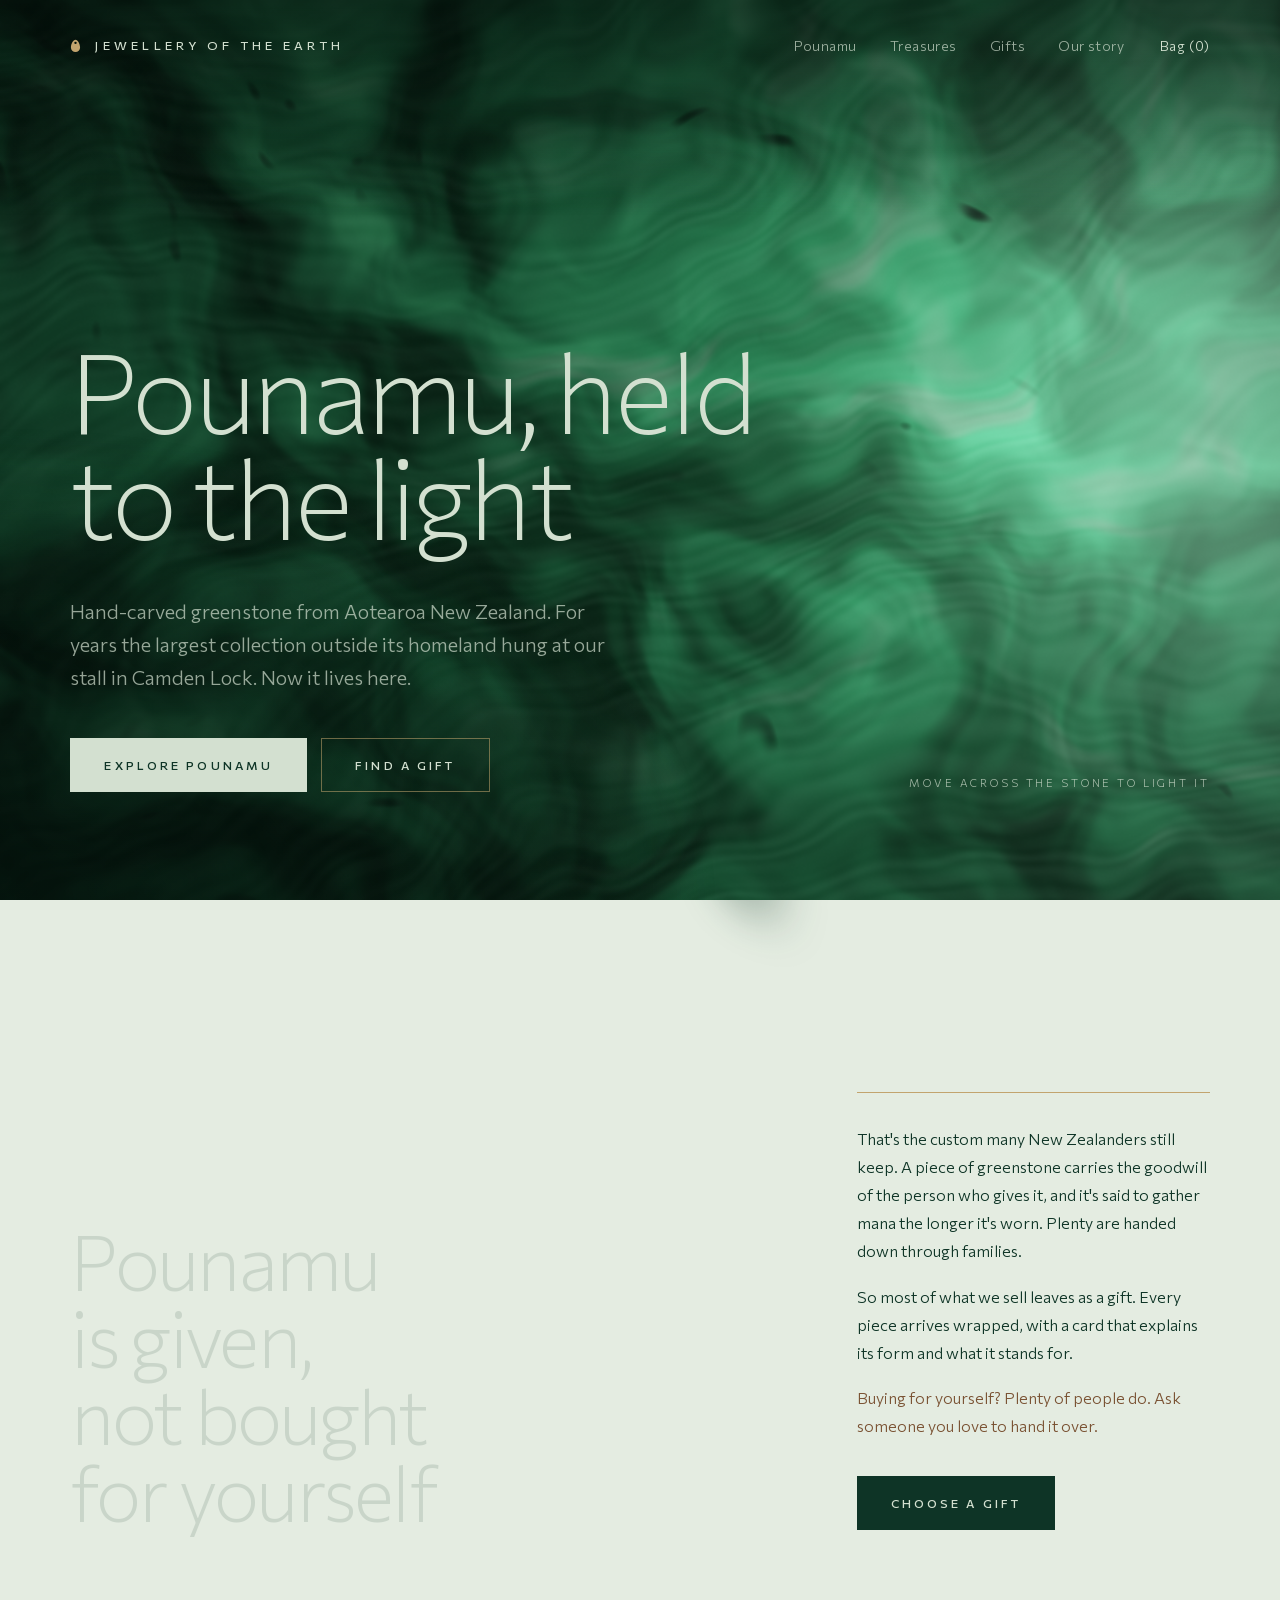
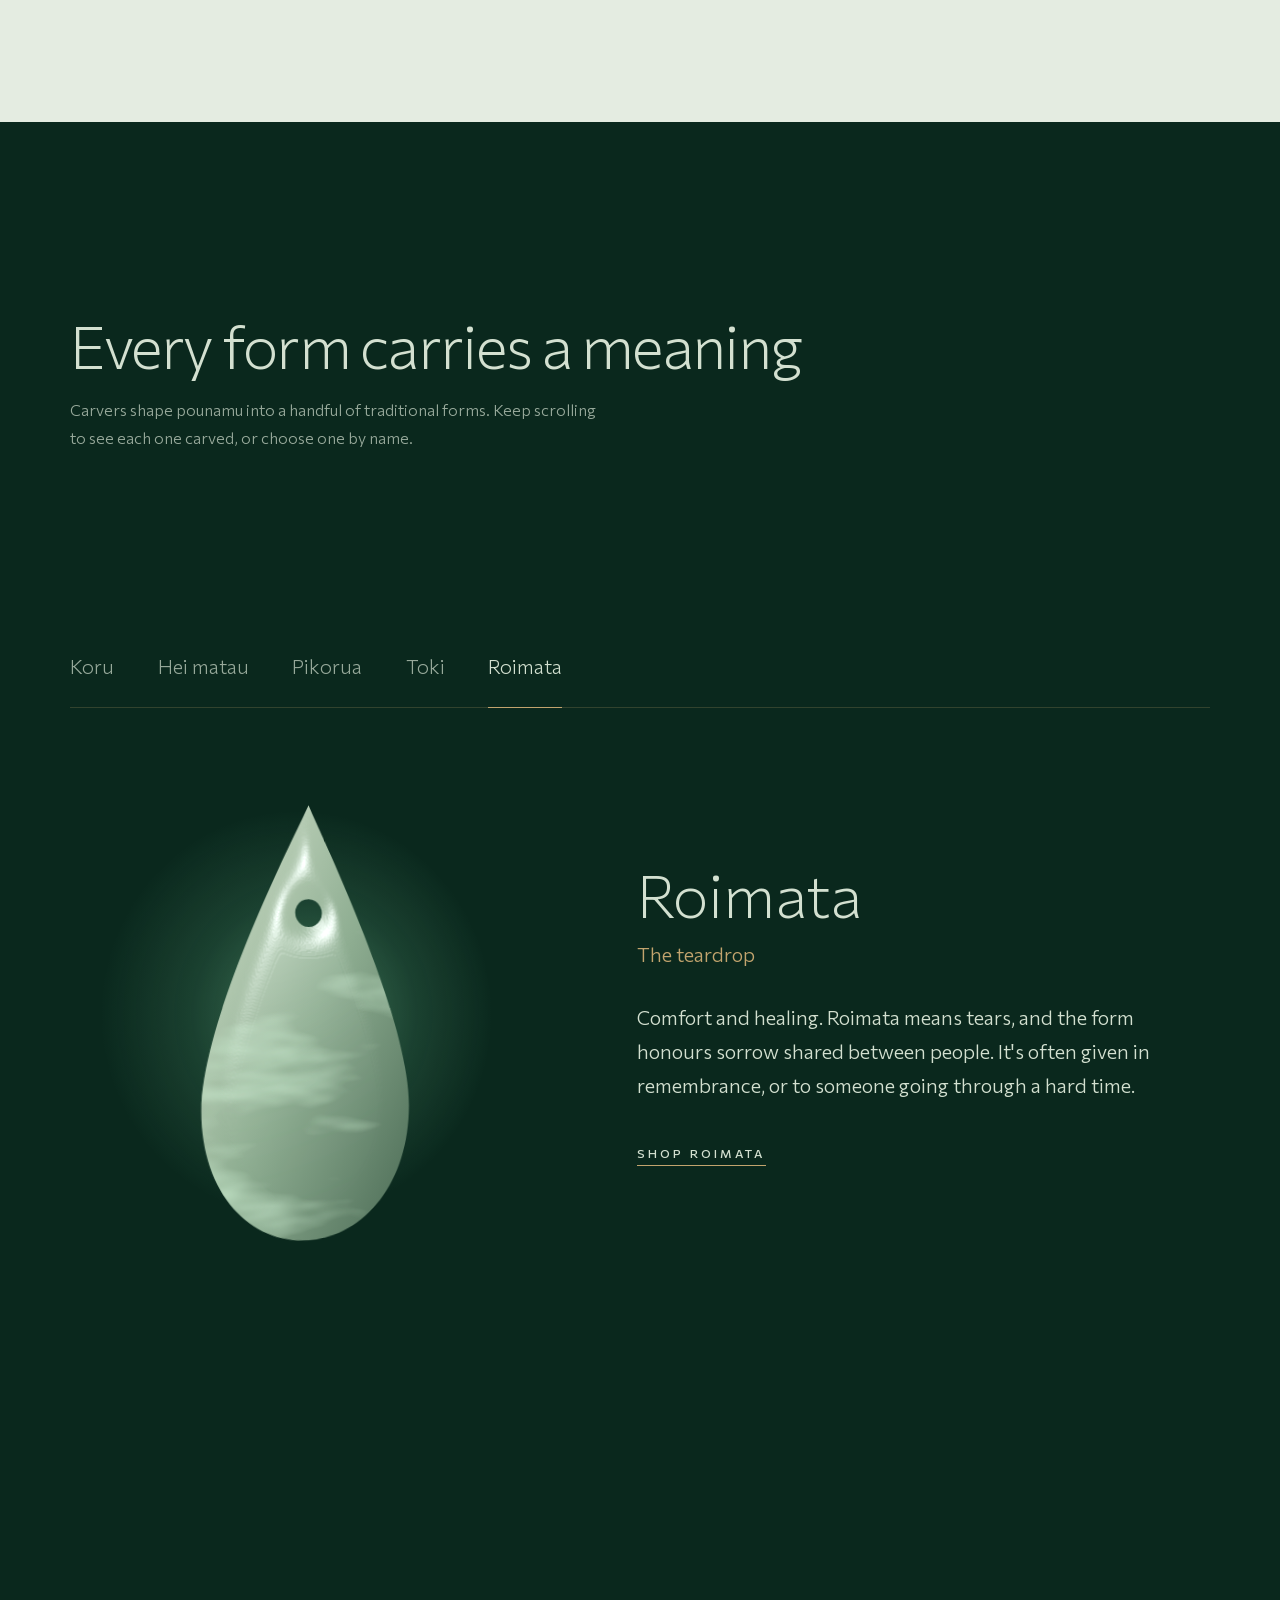
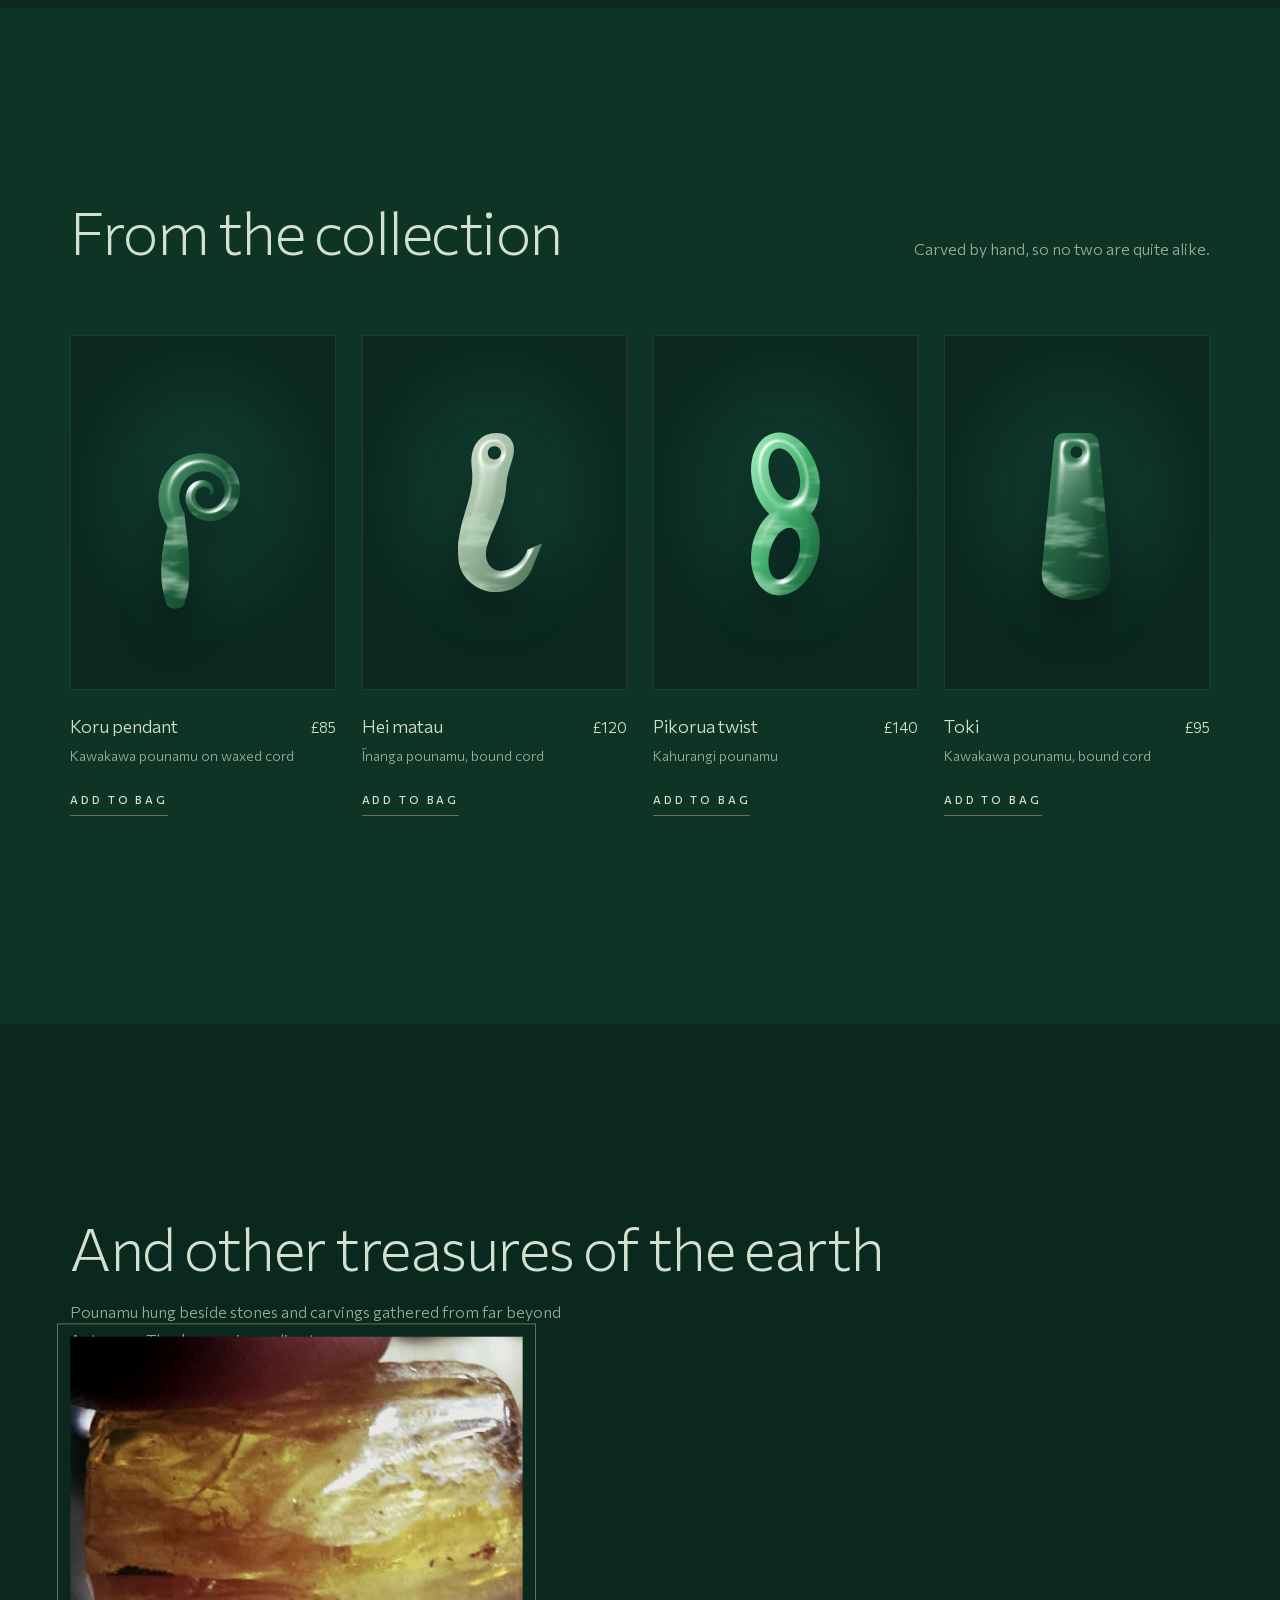
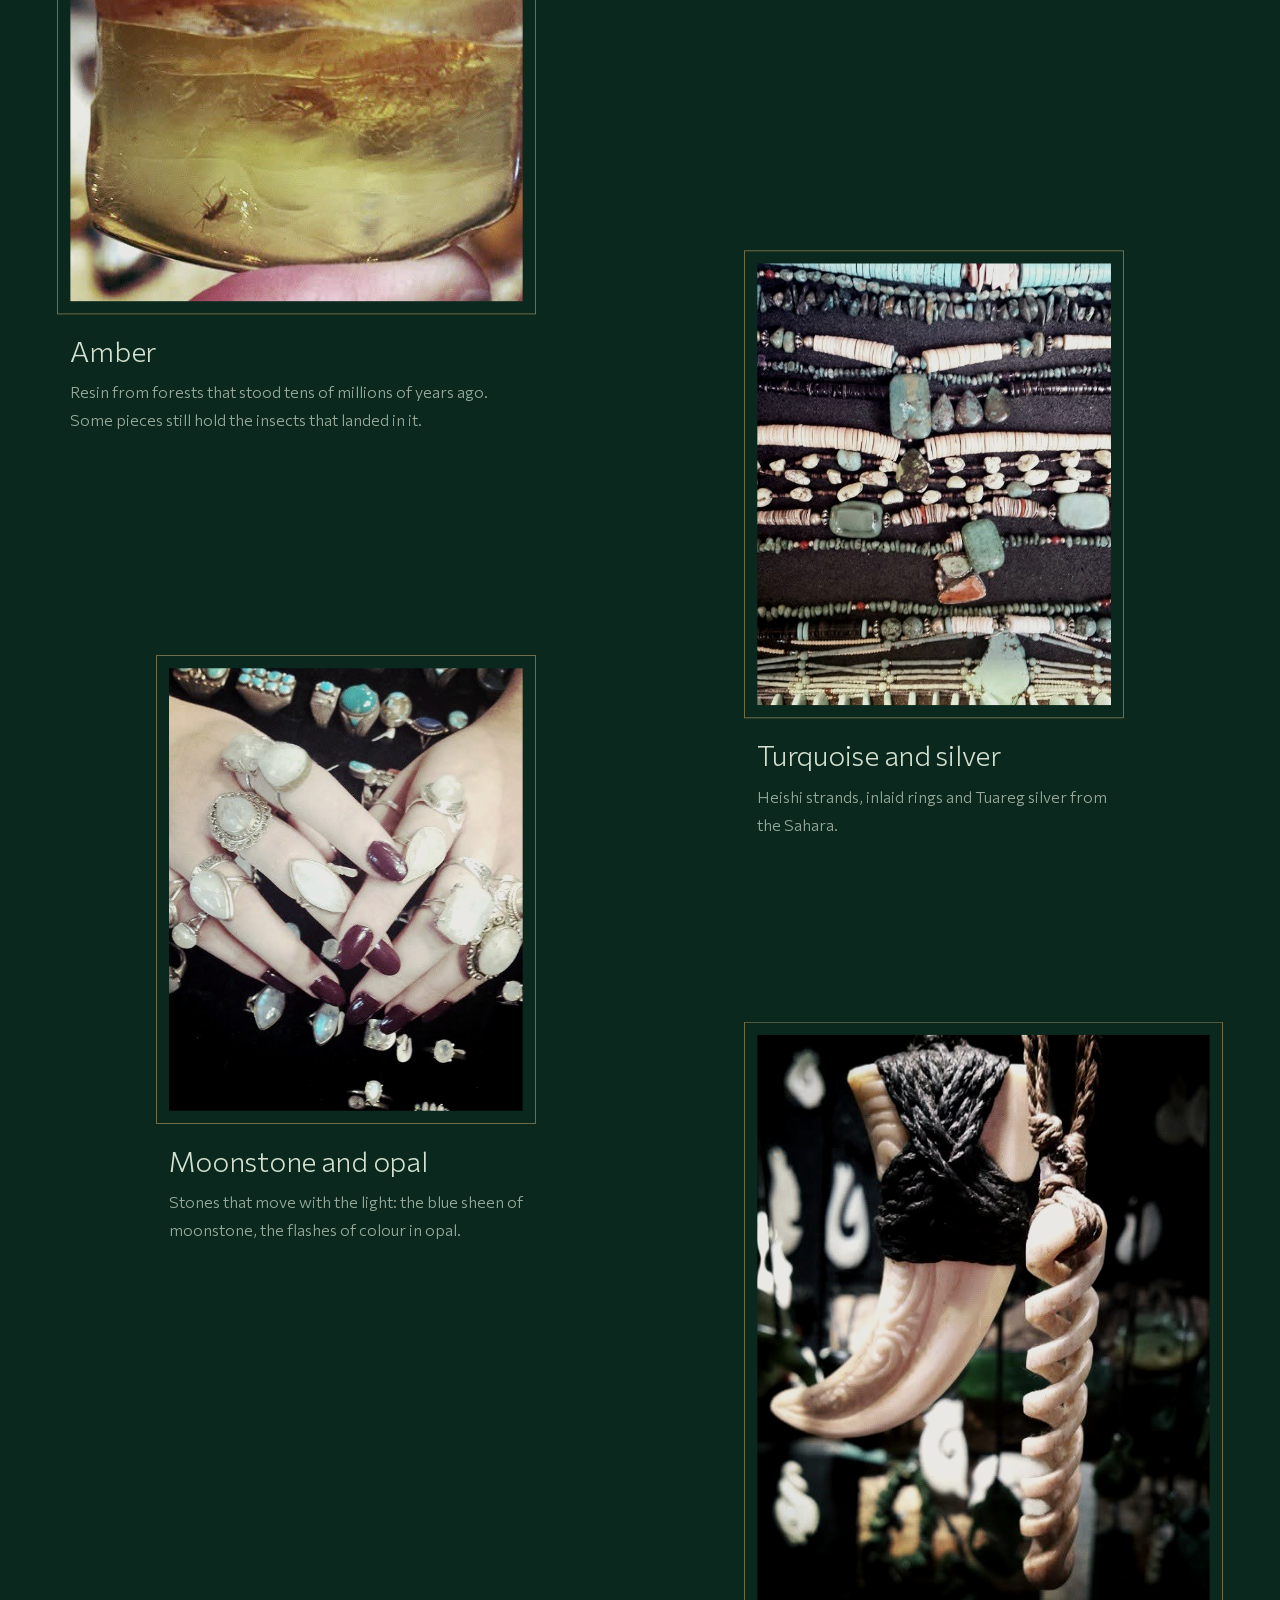
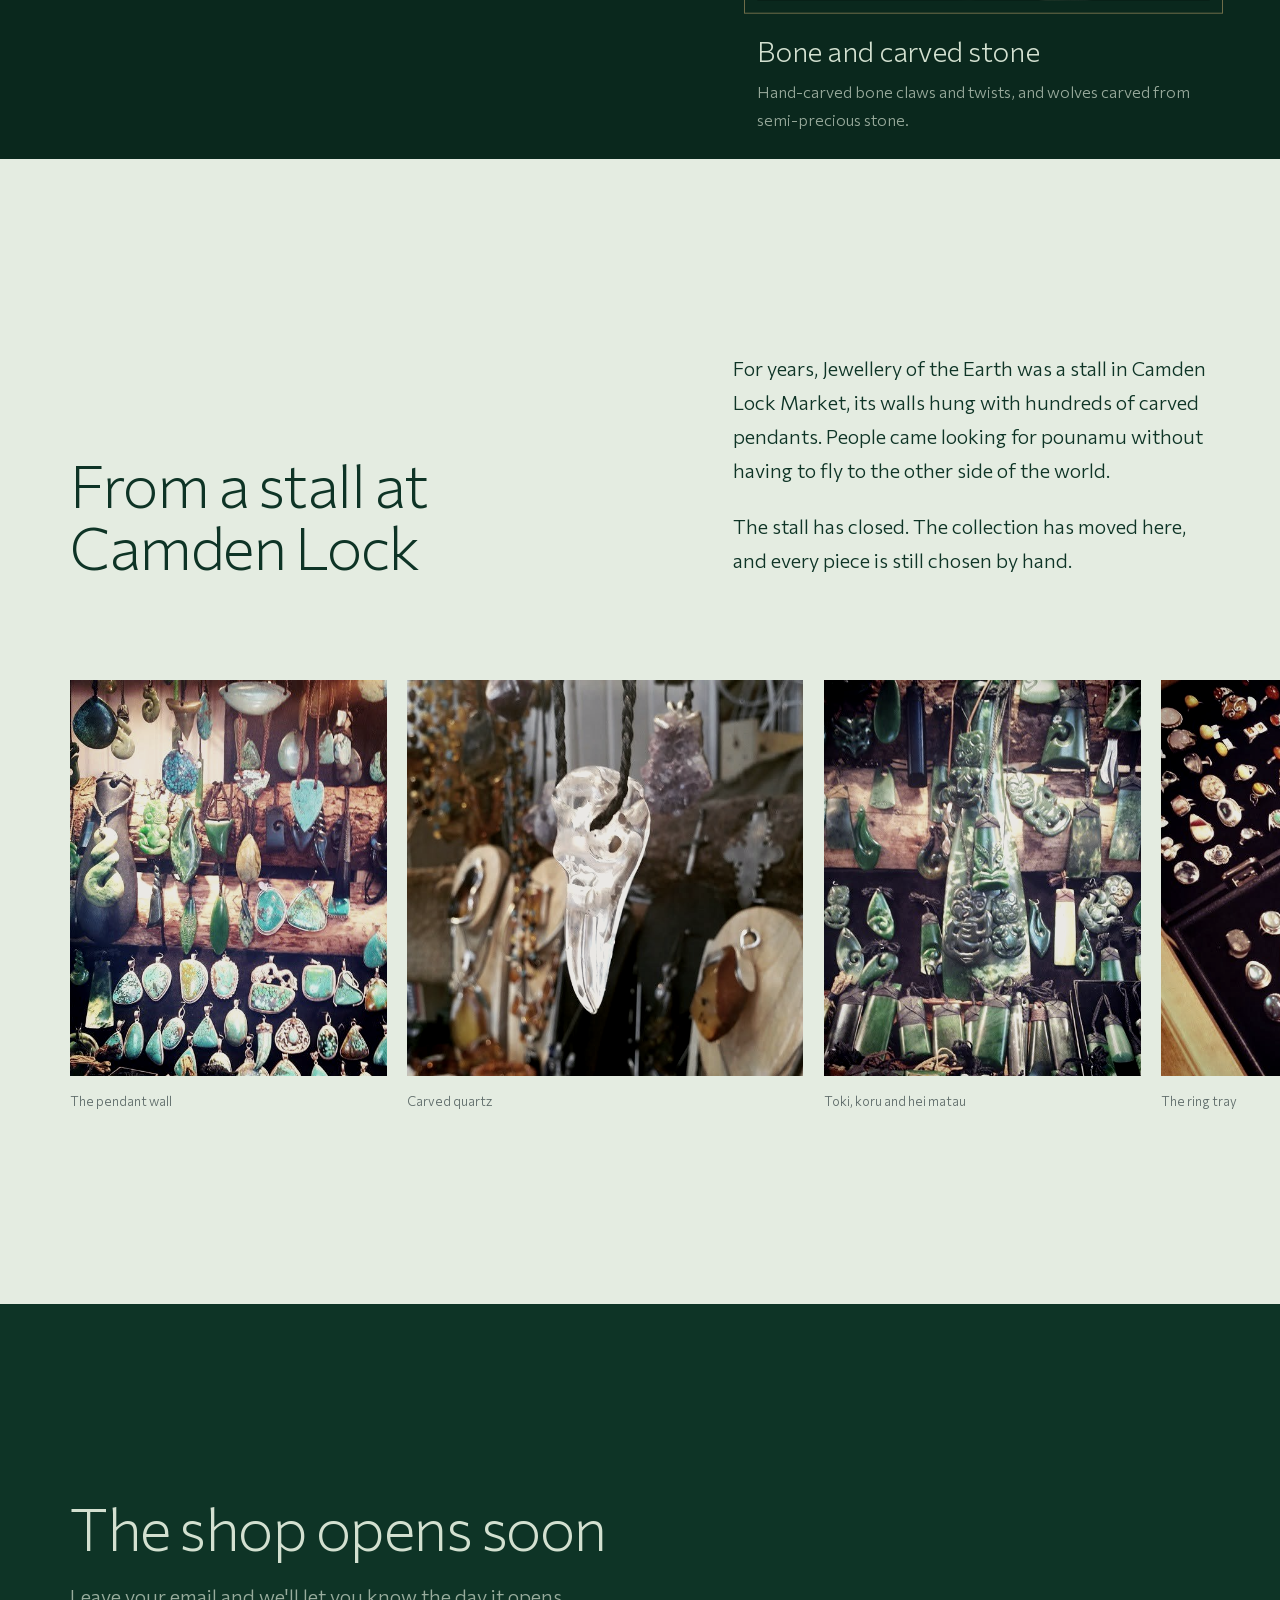
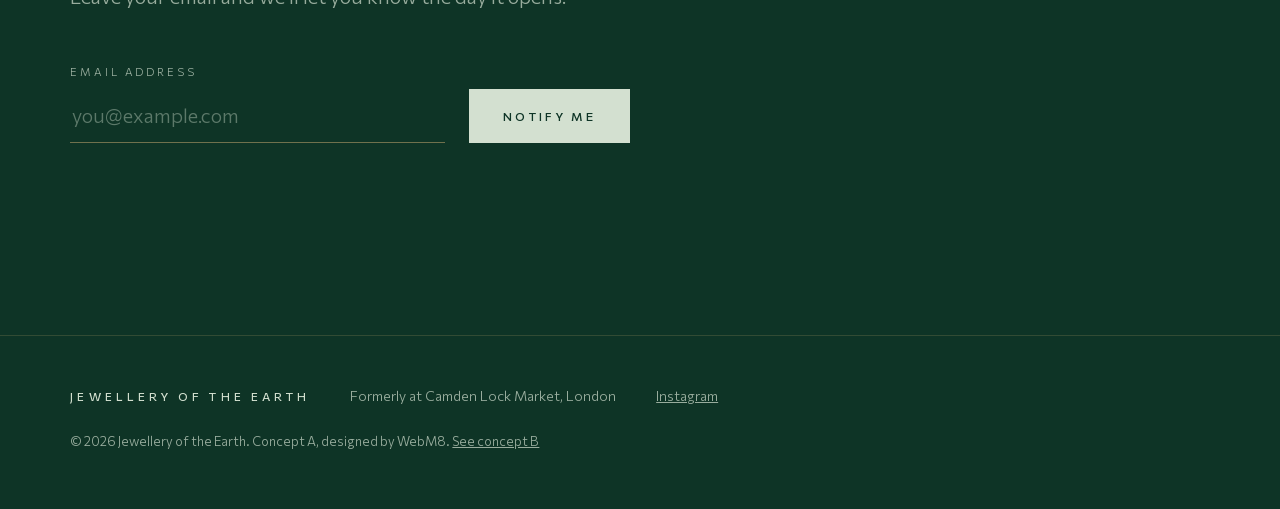
==== commit dfcb3a8d: "Merge branch 'scroll-motion' Co-Authored-By: Claude Opus 5.5 <noreply@anthropic.com>" ====
--- a/design-a/index.html
+++ b/design-a/index.html
@@ -12,8 +12,10 @@
   <link rel="stylesheet" href="../shared/fonts/fonts.css">
   <link rel="stylesheet" href="style.css">
   <script>document.documentElement.classList.add("js");</script>
+  <script src="../shared/motion.js" defer></script>
   <script src="hero.js" defer></script>
   <script src="main.js" defer></script>
+  <script src="scroll.js" defer></script>
 </head>
 <body>
   <a class="skip" href="#main">Skip to content</a>
@@ -36,6 +38,12 @@
         <stop offset=".5" stop-color="#3fae6c"/>
         <stop offset="1" stop-color="#145a35"/>
       </linearGradient>
+      <radialGradient id="fill-glow" cx=".46" cy=".42" r=".62">
+        <stop offset="0" stop-color="#EFFFF4"/>
+        <stop offset=".3" stop-color="#8EF0B4"/>
+        <stop offset=".75" stop-color="#3FAE6C" stop-opacity=".35"/>
+        <stop offset="1" stop-color="#145A35" stop-opacity="0"/>
+      </radialGradient>
       <filter id="jade" x="-5%" y="-5%" width="110%" height="110%" color-interpolation-filters="sRGB">
         <feTurbulence type="fractalNoise" baseFrequency="0.008 0.024" numOctaves="4" seed="11" result="noise"/>
         <feColorMatrix in="noise" type="matrix" values="0 0 0 0 .8  0 0 0 0 .93  0 0 0 0 .82  0 0 0 3 -1.62" result="cloud"/>
@@ -99,6 +107,11 @@
     </section>
 
     <section id="gift" class="gift" aria-labelledby="gift-title">
+      <div class="pendant" data-pendant aria-hidden="true">
+        <span class="pendant__cord"></span>
+        <svg class="pendant__stone" viewBox="0 0 200 300"><use href="#f-toki" fill="url(#fill-kawakawa)" filter="url(#jade)"/></svg>
+        <svg class="pendant__shine" viewBox="0 0 200 300"><use href="#f-toki" fill="url(#fill-glow)"/></svg>
+      </div>
       <div class="gift__inner">
         <h2 id="gift-title" class="gift__title">Pounamu is given, not bought for yourself</h2>
         <div class="gift__body">
@@ -113,20 +126,24 @@
     <section id="forms" class="forms" aria-labelledby="forms-title">
       <div class="forms__head">
         <h2 id="forms-title">Every form carries a meaning</h2>
-        <p>Carvers shape pounamu into a handful of traditional forms. Choose one to see it.</p>
-      </div>
+        <p>Carvers shape pounamu into a handful of traditional forms. <span data-forms-hint>Choose one to see it.</span></p>
+      </div>
+      <div class="forms__track" data-forms-track>
+      <div class="forms__pin">
       <div class="forms__picker" role="group" aria-label="Pounamu forms">
         <button type="button" data-form="koru" aria-pressed="true">Koru</button>
         <button type="button" data-form="hei-matau" aria-pressed="false">Hei matau</button>
         <button type="button" data-form="pikorua" aria-pressed="false">Pikorua</button>
         <button type="button" data-form="toki" aria-pressed="false">Toki</button>
         <button type="button" data-form="roimata" aria-pressed="false">Roimata</button>
+        <span class="forms__marker" aria-hidden="true"></span>
       </div>
       <div class="forms__stage">
-        <svg id="form-art" class="forms__art" viewBox="0 0 200 300" aria-hidden="true">
-          <path class="forms__fill" fill="url(#fill-kawakawa)" filter="url(#jade)" fill-rule="evenodd"/>
-          <path class="forms__line" fill="none" fill-rule="evenodd"/>
-        </svg>
+        <div id="form-art" class="forms__art" aria-hidden="true">
+          <span class="forms__glow"></span>
+          <svg class="forms__fill" viewBox="0 0 200 300"><path fill="url(#fill-kawakawa)" filter="url(#jade)" fill-rule="evenodd"/></svg>
+          <svg class="forms__line" viewBox="0 0 200 300"><path fill="none" fill-rule="evenodd" pathLength="1"/></svg>
+        </div>
         <div class="forms__text" aria-live="polite">
           <h3 id="form-name">Koru</h3>
           <p id="form-gloss" class="forms__gloss">The unfurling fern frond</p>
@@ -134,6 +151,8 @@
           <a id="form-link" class="text-link" href="#collection">Shop koru pendants</a>
         </div>
       </div>
+      </div>
+      </div>
     </section>
 
     <section id="collection" class="collection" aria-labelledby="collection-title">
@@ -143,28 +162,28 @@
       </div>
       <ul class="pieces" role="list">
         <li class="piece">
-          <div class="piece__plinth"><svg viewBox="0 0 200 300" aria-hidden="true"><use href="#f-koru" fill="url(#fill-kawakawa)" filter="url(#jade)"/></svg></div>
+          <div class="piece__plinth"><span class="piece__glow"></span><svg viewBox="0 0 200 300" aria-hidden="true"><use href="#f-koru" fill="url(#fill-kawakawa)" filter="url(#jade)"/></svg><svg class="piece__shine" viewBox="0 0 200 300" aria-hidden="true"><use href="#f-koru" fill="url(#fill-glow)"/></svg></div>
           <h3 class="piece__name">Koru pendant</h3>
           <p class="piece__detail">Kawakawa pounamu on waxed cord</p>
           <p class="piece__price">£85</p>
           <button class="piece__add" type="button" data-add-to-bag>Add to bag</button>
         </li>
         <li class="piece">
-          <div class="piece__plinth"><svg viewBox="0 0 200 300" aria-hidden="true"><use href="#f-hei-matau" fill="url(#fill-inanga)" filter="url(#jade)"/></svg></div>
+          <div class="piece__plinth"><span class="piece__glow"></span><svg viewBox="0 0 200 300" aria-hidden="true"><use href="#f-hei-matau" fill="url(#fill-inanga)" filter="url(#jade)"/></svg><svg class="piece__shine" viewBox="0 0 200 300" aria-hidden="true"><use href="#f-hei-matau" fill="url(#fill-glow)"/></svg></div>
           <h3 class="piece__name">Hei matau</h3>
           <p class="piece__detail">Īnanga pounamu, bound cord</p>
           <p class="piece__price">£120</p>
           <button class="piece__add" type="button" data-add-to-bag>Add to bag</button>
         </li>
         <li class="piece">
-          <div class="piece__plinth"><svg viewBox="0 0 200 300" aria-hidden="true"><use href="#f-pikorua" fill="url(#fill-kahurangi)" filter="url(#jade)"/></svg></div>
+          <div class="piece__plinth"><span class="piece__glow"></span><svg viewBox="0 0 200 300" aria-hidden="true"><use href="#f-pikorua" fill="url(#fill-kahurangi)" filter="url(#jade)"/></svg><svg class="piece__shine" viewBox="0 0 200 300" aria-hidden="true"><use href="#f-pikorua" fill="url(#fill-glow)"/></svg></div>
           <h3 class="piece__name">Pikorua twist</h3>
           <p class="piece__detail">Kahurangi pounamu</p>
           <p class="piece__price">£140</p>
           <button class="piece__add" type="button" data-add-to-bag>Add to bag</button>
         </li>
         <li class="piece">
-          <div class="piece__plinth"><svg viewBox="0 0 200 300" aria-hidden="true"><use href="#f-toki" fill="url(#fill-kawakawa)" filter="url(#jade)"/></svg></div>
+          <div class="piece__plinth"><span class="piece__glow"></span><svg viewBox="0 0 200 300" aria-hidden="true"><use href="#f-toki" fill="url(#fill-kawakawa)" filter="url(#jade)"/></svg><svg class="piece__shine" viewBox="0 0 200 300" aria-hidden="true"><use href="#f-toki" fill="url(#fill-glow)"/></svg></div>
           <h3 class="piece__name">Toki</h3>
           <p class="piece__detail">Kawakawa pounamu, bound cord</p>
           <p class="piece__price">£95</p>
@@ -180,43 +199,52 @@
       </div>
       <div class="treasures__grid">
         <figure class="treasure treasure--amber">
-          <img src="../shared/img/amber.jpg" width="640" height="640" loading="lazy" alt="A raw block of golden amber held up to the light, with a small insect trapped inside">
+          <div class="treasure__cut"><img src="../shared/img/amber.jpg" width="640" height="640" loading="lazy" alt="A raw block of golden amber held up to the light, with a small insect trapped inside"></div>
           <figcaption><h3>Amber</h3><p>Resin from forests that stood tens of millions of years ago. Some pieces still hold the insects that landed in it.</p></figcaption>
         </figure>
         <figure class="treasure treasure--turquoise">
-          <img src="../shared/img/heishi.jpg" width="640" height="640" loading="lazy" alt="Rows of turquoise and shell heishi bead necklaces laid out on dark cloth">
+          <div class="treasure__cut"><img src="../shared/img/heishi.jpg" width="640" height="640" loading="lazy" alt="Rows of turquoise and shell heishi bead necklaces laid out on dark cloth"></div>
           <figcaption><h3>Turquoise and silver</h3><p>Heishi strands, inlaid rings and Tuareg silver from the Sahara.</p></figcaption>
         </figure>
         <figure class="treasure treasure--moonstone">
-          <img src="../shared/img/moonstone.jpg" width="640" height="640" loading="lazy" alt="Two hands wearing several silver rings set with milky moonstones">
+          <div class="treasure__cut"><img src="../shared/img/moonstone.jpg" width="640" height="640" loading="lazy" alt="Two hands wearing several silver rings set with milky moonstones"></div>
           <figcaption><h3>Moonstone and opal</h3><p>Stones that move with the light: the blue sheen of moonstone, the flashes of colour in opal.</p></figcaption>
         </figure>
         <figure class="treasure treasure--bone">
-          <img src="../shared/img/bone.jpg" width="640" height="640" loading="lazy" alt="A carved bone claw pendant bound with dark cord, beside a carved bone twist">
+          <div class="treasure__cut"><img src="../shared/img/bone.jpg" width="640" height="640" loading="lazy" alt="A carved bone claw pendant bound with dark cord, beside a carved bone twist"></div>
           <figcaption><h3>Bone and carved stone</h3><p>Hand-carved bone claws and twists, and wolves carved from semi-precious stone.</p></figcaption>
         </figure>
       </div>
     </section>
 
     <section id="story" class="story" aria-labelledby="story-title">
-      <div class="story__photos">
-        <figure>
-          <img src="../shared/img/stall-pounamu.jpg" width="640" height="640" loading="lazy" alt="The stall wall at Camden Lock hung with pounamu carvings and turquoise pendants">
-          <figcaption>The pendant wall at Camden Lock</figcaption>
-        </figure>
-        <figure>
-          <img src="../shared/img/pounamu-wall.jpg" width="640" height="640" loading="lazy" alt="Dozens of green pounamu toki, hei matau and koru hanging on the stall">
-          <figcaption>Toki, koru and hei matau on the stall</figcaption>
-        </figure>
-      </div>
       <div class="story__text">
         <h2 id="story-title">From a stall at Camden Lock</h2>
-        <p>For years, Jewellery of the Earth was a stall in Camden Lock Market, its walls hung with hundreds of carved pendants. People came looking for pounamu without having to fly to the other side of the world.</p>
-        <p>The stall has closed. The collection has moved here, and every piece is still chosen by hand.</p>
+        <div class="story__body">
+          <p>For years, Jewellery of the Earth was a stall in Camden Lock Market, its walls hung with hundreds of carved pendants. People came looking for pounamu without having to fly to the other side of the world.</p>
+          <p>The stall has closed. The collection has moved here, and every piece is still chosen by hand.</p>
+        </div>
+      </div>
+      <div class="strip" data-strip>
+        <ul class="strip__track" role="list">
+          <li class="strip__item strip__item--tall"><img src="../shared/img/stall-pounamu.jpg" width="640" height="640" loading="lazy" alt="The stall wall at Camden Lock hung with pounamu carvings and turquoise pendants"><span>The pendant wall</span></li>
+          <li class="strip__item"><img src="../shared/img/quartz.jpg" width="640" height="640" loading="lazy" alt="A carved clear quartz pendant hanging on dark cord"><span>Carved quartz</span></li>
+          <li class="strip__item strip__item--tall"><img src="../shared/img/pounamu-wall.jpg" width="640" height="640" loading="lazy" alt="Dozens of green pounamu toki, hei matau and koru hanging on the stall"><span>Toki, koru and hei matau</span></li>
+          <li class="strip__item"><img src="../shared/img/ring-tray.jpg" width="640" height="640" loading="lazy" alt="A tray of silver rings set with opal, moonstone, turquoise and other stones"><span>The ring tray</span></li>
+          <li class="strip__item strip__item--tall"><img src="../shared/img/amethyst.jpg" width="640" height="640" loading="lazy" alt="A raw amethyst point hanging as a pendant"><span>Raw amethyst</span></li>
+          <li class="strip__item"><img src="../shared/img/wolves.jpg" width="640" height="640" loading="lazy" alt="Wolf head pendants carved from lapis, rose quartz, jasper and other stones"><span>Carved stone wolves</span></li>
+          <li class="strip__item strip__item--tall"><img src="../shared/img/rings-labradorite.jpg" width="640" height="640" loading="lazy" alt="A labradorite ring and an inlaid turquoise ring worn on one hand"><span>Labradorite and inlay</span></li>
+          <li class="strip__item"><img src="../shared/img/amber-turquoise.jpg" width="640" height="640" loading="lazy" alt="A silver ring set with amber beside a ring set with a triangle of turquoise"><span>Amber and turquoise</span></li>
+        </ul>
       </div>
     </section>
 
     <section id="signup" class="signup" aria-labelledby="signup-title">
+      <!-- A koru frond, the sign of new beginnings, unfurls as the section arrives. -->
+      <svg class="frond" viewBox="40 60 270 545" aria-hidden="true" focusable="false">
+        <path class="frond__line" pathLength="1" d="M 120.0 590.0 L 120.6 581.0 L 120.8 571.9 L 120.7 562.7 L 120.2 553.4 L 119.5 544.1 L 118.5 534.7 L 117.2 525.3 L 115.7 515.8 L 114.0 506.2 L 112.0 496.6 L 109.9 486.9 L 107.7 477.1 L 105.3 467.3 L 102.8 457.5 L 100.1 447.6 L 97.4 437.7 L 94.7 427.7 L 91.9 417.7 L 89.1 407.6 L 86.2 397.5 L 83.5 387.4 L 80.7 377.2 L 78.0 367.0 L 75.4 356.7 L 72.8 346.4 L 70.4 336.1 L 68.1 325.8 L 66.0 315.5 L 64.1 305.1 L 62.3 294.7 L 60.8 284.3 L 59.5 273.8 L 58.5 263.4 L 57.7 252.9 L 57.2 242.5 L 57.1 232.0 L 57.3 221.5 L 57.8 211.0 L 58.7 200.5 L 60.0 190.0 L 64.7 174.1 L 71.0 159.2 L 78.6 145.5 L 87.5 133.0 L 97.4 121.8 L 108.2 112.0 L 119.7 103.7 L 131.6 96.9 L 144.0 91.5 L 156.5 87.6 L 169.0 85.2 L 181.4 84.2 L 193.5 84.5 L 205.2 86.1 L 216.4 88.9 L 226.9 92.7 L 236.6 97.6 L 245.6 103.3 L 253.6 109.8 L 260.8 117.0 L 266.9 124.7 L 272.0 132.7 L 276.1 141.1 L 279.2 149.7 L 281.3 158.3 L 282.4 166.8 L 282.6 175.2 L 281.8 183.4 L 280.3 191.2 L 277.9 198.6 L 274.9 205.5 L 271.2 211.9 L 266.9 217.7 L 262.2 222.8 L 257.1 227.3 L 251.7 231.1 L 246.0 234.2 L 240.2 236.7 L 234.3 238.4 L 228.4 239.4 L 222.6 239.8 L 216.9 239.6 L 211.4 238.7 L 206.2 237.3 L 201.3 235.4 L 196.8 233.1 L 192.6 230.3 L 188.9 227.2 L 185.6 223.8 L 182.8 220.2 L 180.5 216.3 L 178.6 212.4 L 177.3 208.4 L 176.3 204.3 L 175.9 200.3 L 175.9 196.4 L 176.3 192.5 L 177.1 188.9 L 178.2 185.4 L 179.7 182.2 L 181.5 179.3 L 183.5 176.6 L 185.8 174.2 L 188.2 172.1 L 190.8 170.4 L 193.5 169.0 L 196.2 167.9 L 199.0 167.1 L 201.8 166.7 L 204.5 166.6 L 207.2 166.7 L 209.7 167.2 L 212.1 167.8 L 214.4 168.8 L 216.5 169.9 L 218.4 171.2 L 220.2 172.7 L 221.7 174.3 L 223.0 176.1 L 224.0 177.9 L 224.9 179.8 L 225.5 181.7 L 225.9 183.6 L 226.1 185.4 L 226.0 187.3 L 225.8 189.1 L 225.4 190.8 L 224.8 192.4 L 224.1 193.9 L 223.3 195.3 L 222.3 196.5 L 221.2 197.6 L 220.1 198.5 L 218.8 199.3 L 217.6 200.0 L 216.3 200.5 L 215.0 200.8 L 213.7 201.0 L 212.4 201.0 L 211.1 200.9 L 210.0 200.7 L 208.8 200.4 L 207.8 199.9 L 206.8 199.4 L 205.9 198.7 L 205.1 198.0 L 204.4 197.2 L 203.8 196.4 L 203.3 195.6 L 203.0 194.7 L 202.7 193.8 L 202.5 192.9 L 202.4 192.0 L 202.5 191.1 L 202.6 190.3 L 202.8 189.5 L 203.1 188.8 L 203.4 188.1 L 203.8 187.4 L 204.3 186.9 L 204.8 186.4 L 205.4 185.9 L 205.9 185.6 L 206.5 185.3 L 207.1 185.0 L 207.8 184.9 L 208.4 184.8 L 209.0 184.8 L 209.5 184.9 L 210.1 185.0 L 210.6 185.2 L 211.1 185.4 L 211.6 185.6 L 212.0 185.9 L 212.4 186.3 L 212.7 186.7 L 212.9 187.0 L 213.2 187.4 L 213.3 187.9 L 213.5 188.3 L 213.5 188.7 L 213.6 189.1 L 213.5 189.5 L 213.5 189.9 L 213.4 190.3 L 213.2 190.6 L 213.1 191.0 L 212.9 191.3 L 212.7 191.5 L 212.4 191.7"/>
+        <circle class="frond__tip" cx="120" cy="590" r="3.5"/>
+      </svg>
       <h2 id="signup-title">The shop opens soon</h2>
       <p>Leave your email and we'll let you know the day it opens.</p>
       <form id="signup-form" class="signup__form" novalidate>
--- a/design-a/style.css
+++ b/design-a/style.css
@@ -134,6 +134,7 @@
     linear-gradient(to bottom, rgb(4 18 12 / .5), transparent 24%);
 }
 .hero__copy { padding: 160px var(--gutter) clamp(64px, 12vh, 136px); max-width: 66rem; }
+.motion .hero__copy { will-change: transform, opacity; }
 .hero__title {
   font-size: var(--step-4); font-weight: 200; line-height: .95; letter-spacing: -.035em;
   max-width: 9.5em; margin-bottom: .42em; text-wrap: balance;
@@ -169,48 +170,100 @@
 @keyframes failsafe { to { opacity: 1; transform: none; } }
 
 /* Photographs: one grade so the 2014 phone shots sit together. */
-.graded, .treasure img, .story__photos img { filter: saturate(.72) contrast(1.08) brightness(.9) sepia(.06); }
+.graded, .treasure img, .strip img { filter: saturate(.72) contrast(1.08) brightness(.9) sepia(.06); }
+
+/* Scroll: headings are cut open along the hero's diagonal and carved as they arrive. */
+.motion h2.carve {
+  clip-path: polygon(-15% -25%, 0% -25%, -15% 125%, -15% 125%);
+  font-variation-settings: "FLAR" 0, "VOLM" 0; letter-spacing: .01em;
+  transition: clip-path 1.5s cubic-bezier(.6, 0, .2, 1), font-variation-settings 2.6s var(--slow) .45s, letter-spacing 2.6s var(--slow) .2s;
+}
+.motion h2.carve.is-in {
+  clip-path: polygon(-15% -25%, 125% -25%, 110% 125%, -15% 125%);
+  font-variation-settings: "FLAR" 100, "VOLM" 0; letter-spacing: -.025em;
+}
 
 /* Gift tradition */
-.gift { background: var(--inanga-soft); color: var(--kawakawa); padding: var(--section) var(--gutter); }
+.gift {
+  position: relative; overflow: hidden; overflow: clip;
+  background: var(--inanga-soft); color: var(--kawakawa); padding: var(--section) var(--gutter);
+  --pw: clamp(120px, 12vw, 184px); --cord: clamp(170px, 32vh, 330px);
+}
 .gift__inner {
   display: grid; grid-template-columns: repeat(12, minmax(0, 1fr)); gap: 40px;
   max-width: 1320px; margin: 0 auto; align-items: end;
 }
-.gift__title { grid-column: 1 / span 7; font-size: clamp(2.5rem, 1.3rem + 4.4vw, 5.75rem); line-height: 1; letter-spacing: -.035em; font-weight: 220; }
+.gift__title { grid-column: 1 / span 6; font-size: clamp(2.5rem, 1.3rem + 4.4vw, 5.75rem); line-height: 1; letter-spacing: -.035em; font-weight: 220; }
 .gift__body { grid-column: 9 / span 4; padding-top: 32px; border-top: 1px solid var(--gold); }
 .gift__aside { color: var(--totara); margin-bottom: 36px; }
+.motion .gift__title.is-split .word { opacity: .12; font-variation-settings: "FLAR" 0, "VOLM" 0; }
+
+/* A toki lowered on its cord into the gap between headline and body. */
+.pendant {
+  position: absolute; top: 0; left: calc(57.5% - var(--pw) / 2); z-index: 1; width: var(--pw);
+  transform-origin: 50% 0; pointer-events: none;
+}
+.motion .pendant { transform: translate3d(0, -100%, 0); will-change: transform; }
+.pendant__cord {
+  display: block; width: 2px; height: var(--cord); margin: 0 auto;
+  background: linear-gradient(90deg, #2a1d12, #6a4f38 50%, #2a1d12);
+}
+.pendant__stone { width: 100%; margin-top: calc(var(--pw) * -.25); filter: drop-shadow(0 28px 22px rgb(14 52 38 / .3)); }
+.pendant__shine {
+  position: absolute; left: 0; top: calc(var(--cord) - var(--pw) * .25); width: 100%;
+  opacity: .2; mix-blend-mode: screen;
+}
 
 /* Forms */
 .forms { background: var(--kawakawa-deep); padding: var(--section) var(--gutter); }
-.forms__head, .forms__picker, .forms__stage { max-width: 1320px; margin-inline: auto; }
+.forms__head, .forms__track { max-width: 1320px; margin-inline: auto; }
 .forms__head p { color: var(--inanga-dim); margin-top: 20px; }
 .forms__picker {
-  display: flex; flex-wrap: wrap; gap: 4px clamp(24px, 3.4vw, 48px); margin-top: 64px; padding-bottom: 16px;
-  border-bottom: 1px solid rgb(194 164 110 / .22);
+  position: relative; display: flex; flex-wrap: wrap; gap: 4px clamp(24px, 3.4vw, 48px); margin-top: 64px; padding-bottom: 16px;
+  background: linear-gradient(rgb(194 164 110 / .22), rgb(194 164 110 / .22)) left bottom / 100% 1px no-repeat;
 }
 .forms__picker button {
   position: relative; padding: 8px 0; border: 0; background: none; color: var(--inanga-dim);
   font: inherit; font-size: var(--step-1); font-weight: 280; font-variation-settings: "FLAR" 100, "VOLM" 0; cursor: pointer;
-  transition: color .5s var(--slow);
+  white-space: nowrap; transition: color .5s var(--slow);
 }
 .forms__picker button:hover, .forms__picker button[aria-pressed="true"] { color: var(--inanga); }
-.forms__picker button[aria-pressed="true"]::after {
-  content: ""; position: absolute; left: 0; right: 0; bottom: -17px; height: 1px; background: var(--gold);
-}
+.forms__picker:not(.has-marker) button[aria-pressed="true"]::after {
+  content: ""; position: absolute; left: 0; right: 0; bottom: -16px; height: 1px; background: var(--gold);
+}
+.forms__marker { position: absolute; left: 0; bottom: 0; width: 1px; height: 1px; background: var(--gold); transform-origin: 0 0; transform: scaleX(0); }
+.forms__picker:not(.has-marker) .forms__marker { display: none; }
+.forms__track:not(.is-scroll) .forms__marker { transition: transform .7s var(--ease); }
 .forms__stage {
   display: grid; grid-template-columns: minmax(0, 5fr) minmax(0, 6fr); gap: clamp(40px, 7vw, 120px);
   align-items: center; margin-top: clamp(56px, 7vw, 104px);
 }
-.forms__art { width: 100%; max-height: min(64vh, 560px); overflow: visible; }
-.forms__fill { opacity: 1; transition: opacity 1.2s var(--slow) .9s; }
-.forms__line { stroke: var(--gold); stroke-width: 1; stroke-linejoin: round; opacity: 0; }
-.forms__art.is-drawing .forms__fill { opacity: 0; transition: none; }
-.forms__art.is-drawing .forms__line { opacity: 1; }
-.forms__art.is-drawn .forms__line { opacity: 0; transition: opacity 1.4s var(--slow) .6s; }
+.forms__art { position: relative; display: grid; place-items: center; height: min(64vh, 560px); }
+.forms__art > * { grid-area: 1 / 1; }
+.forms__fill, .forms__line { position: absolute; inset: 0; width: 100%; height: 100%; overflow: visible; }
+.forms__line { display: none; }
+.forms__line path { stroke: var(--gold); stroke-width: .8; stroke-linejoin: round; stroke-dasharray: 1 1; stroke-dashoffset: 1; }
+.forms__glow {
+  width: 86%; aspect-ratio: 1; border-radius: 50%; opacity: .5;
+  background: radial-gradient(circle, rgb(142 240 180 / .4), rgb(142 240 180 / .12) 40%, transparent 70%);
+}
+.forms__text { transition: opacity .24s var(--slow), transform .24s var(--slow); }
+.forms__text.is-swapping { opacity: 0; transform: translateY(8px); }
 .forms__text h3 { font-size: var(--step-3); font-weight: 220; }
 .forms__gloss { color: var(--gold); font-size: var(--step-1); margin: 12px 0 28px; }
 .forms__text p:not(.forms__gloss) { color: var(--inanga); font-size: var(--step-1); line-height: 1.7; max-width: 27em; margin-bottom: 36px; }
+
+/* Scroll mode: the stage pins while the track scrolls past, carving one form per stretch. */
+.forms__track.is-scroll { height: calc(100vh + 5 * 72vh); height: calc(100svh + 5 * 72svh); margin-top: 24px; }
+.is-scroll .forms__pin {
+  position: sticky; top: 0; height: 100vh; height: 100svh;
+  display: flex; flex-direction: column; justify-content: center; padding-top: 64px;
+}
+.is-scroll .forms__picker { margin-top: 0; }
+.is-scroll .forms__stage { margin-top: clamp(28px, 5vh, 72px); }
+.is-scroll .forms__art { height: min(58vh, 540px); will-change: transform; }
+.is-scroll .forms__line { display: block; }
+.is-scroll .forms__fill, .is-scroll .forms__glow { opacity: 0; will-change: opacity; }
 
 /* Collection */
 .collection { padding: var(--section) var(--gutter); }
@@ -223,11 +276,20 @@
 }
 .piece { display: grid; grid-template-columns: 1fr auto; align-items: baseline; column-gap: 12px; }
 .piece__plinth {
+  --lit: 0;
   grid-column: 1 / -1; display: grid; place-items: center; aspect-ratio: 3 / 4; margin-bottom: 24px;
   background: radial-gradient(ellipse 65% 55% at 50% 44%, #134034, var(--kawakawa-deep) 82%);
   box-shadow: inset 0 0 0 1px rgb(194 164 110 / .14);
 }
+.piece__plinth > * { grid-area: 1 / 1; }
 .piece__plinth svg { width: 50%; filter: drop-shadow(0 22px 20px rgb(0 0 0 / .4)); transition: transform 1.4s var(--slow); }
+.piece__plinth .piece__shine { filter: none; mix-blend-mode: screen; opacity: calc(var(--lit) * .9); }
+.piece__glow {
+  width: 118%; aspect-ratio: 1; border-radius: 50%; opacity: var(--lit);
+  background: radial-gradient(circle, rgb(190 255 214 / .55), rgb(142 240 180 / .28) 22%, rgb(47 122 82 / .2) 44%, transparent 68%);
+}
+.piece__plinth { overflow: hidden; }
+.motion .piece__glow, .motion .piece__shine { will-change: opacity; }
 .piece:hover .piece__plinth svg { transform: translateY(-8px); }
 .piece__name { grid-column: 1; font-size: 1.125rem; font-weight: 330; letter-spacing: 0; }
 .piece__price { grid-column: 2; grid-row: 2; margin: 0; font-size: .9375rem; font-variant-numeric: lining-nums; color: var(--inanga); }
@@ -248,7 +310,28 @@
   margin-top: 88px;
 }
 .treasure { margin: 0; }
-.treasure img { width: 100%; aspect-ratio: 4 / 5; object-fit: cover; outline: 1px solid var(--gold-dim); outline-offset: 12px; }
+.treasure__cut { position: relative; overflow: hidden; outline: 1px solid var(--gold-dim); outline-offset: 12px; }
+.treasure img { width: 100%; aspect-ratio: 4 / 5; object-fit: cover; }
+/* Scroll: each photo opens along the hero's cut, with a seam of green light. */
+.motion .treasure__cut { outline-color: transparent; outline-offset: 0; transition: outline-color 1.4s var(--slow) .9s, outline-offset 1.8s var(--ease) .9s; }
+.motion .treasure__cut.is-in { outline-color: var(--gold-dim); outline-offset: 12px; }
+.motion .treasure__cut img {
+  clip-path: polygon(0 62%, 100% 38%, 100% 38%, 0 62%); transform: scale(1.14);
+  transition: clip-path 1.7s cubic-bezier(.7, 0, .2, 1) .2s, transform 2.6s var(--ease) .2s;
+}
+.motion .treasure__cut.is-in img { clip-path: polygon(0 0, 100% 0, 100% 100%, 0 100%); transform: none; }
+.motion .treasure__cut::after {
+  content: ""; position: absolute; left: -6%; right: -6%; top: 50%; height: 2px; margin-top: -1px; pointer-events: none;
+  background: linear-gradient(90deg, transparent, var(--glow) 18%, #effff4 50%, var(--glow) 82%, transparent);
+  box-shadow: 0 0 22px 5px rgb(142 240 180 / .4);
+  opacity: 0; transform: rotate(-16.7deg) scaleX(0);
+}
+.motion .treasure__cut.is-in::after { animation: seam 1.6s var(--slow) forwards; }
+@keyframes seam {
+  0% { opacity: 1; transform: rotate(-16.7deg) scaleX(0); }
+  30% { opacity: 1; transform: rotate(-16.7deg) scaleX(1); }
+  100% { opacity: 0; transform: rotate(-16.7deg) scaleX(1); }
+}
 .treasure figcaption { margin-top: 36px; }
 .treasure h3 { margin-bottom: 12px; }
 .treasure p { color: var(--inanga-dim); }
@@ -258,20 +341,35 @@
 .treasure--bone { grid-column: 8 / span 5; margin-top: 120px; }
 
 /* Story */
-.story {
-  background: var(--inanga-soft); color: var(--kawakawa); padding: var(--section) var(--gutter);
-  display: grid; grid-template-columns: minmax(0, 7fr) minmax(0, 5fr); gap: clamp(40px, 7vw, 120px); align-items: center;
-}
-.story__photos { display: grid; grid-template-columns: 1fr 1fr; gap: 20px; align-items: start; }
-.story__photos figure { margin: 0; }
-.story__photos img { width: 100%; aspect-ratio: 4 / 5; object-fit: cover; }
-.story__photos figure:nth-child(2) { margin-top: 96px; }
-.story__photos figcaption { margin-top: 14px; font-size: var(--step--1); color: var(--riverstone); }
-.story__text p { font-size: var(--step-1); line-height: 1.7; }
-.story__text h2 { margin-bottom: 36px; }
+.story { background: var(--inanga-soft); color: var(--kawakawa); padding: var(--section) 0; overflow: hidden; overflow: clip; }
+.story__text {
+  display: grid; grid-template-columns: minmax(0, 6fr) minmax(0, 5fr); gap: 32px clamp(40px, 7vw, 120px); align-items: end;
+  max-width: 1320px; margin: 0 auto; padding-inline: var(--gutter); box-sizing: content-box;
+}
+.story__body p { font-size: var(--step-1); line-height: 1.7; }
+.story__body p:last-child { margin-bottom: 0; }
+
+/* The stall wall: a row of the old stall photographs that drifts past as you scroll. */
+.strip { --strip-h: clamp(220px, 44vh, 440px); margin-top: clamp(64px, 8vw, 120px); padding-inline: var(--gutter); }
+.strip__track { display: flex; gap: clamp(14px, 1.6vw, 24px); width: max-content; margin: 0; padding: 0; list-style: none; }
+.strip.is-moving .strip__track { will-change: transform; }
+.strip__item { flex: none; }
+.strip__item img { height: var(--strip-h); width: auto; aspect-ratio: 1; object-fit: cover; }
+.strip__item--tall img { aspect-ratio: 4 / 5; }
+.strip__item span { display: block; margin-top: 14px; font-size: var(--step--1); color: var(--riverstone); }
+html:not(.motion) .strip { overflow-x: auto; scroll-snap-type: x proximity; padding-bottom: 12px; }
+html:not(.motion) .strip__item { scroll-snap-align: start; }
 
 /* Sign-up */
-.signup { padding: var(--section) var(--gutter); max-width: calc(1320px + 2 * var(--gutter)); margin: 0 auto; }
+.signup { position: relative; overflow: hidden; overflow: clip; padding: var(--section) var(--gutter); max-width: calc(1320px + 2 * var(--gutter)); margin: 0 auto; }
+.signup > :not(.frond) { position: relative; }
+.frond {
+  position: absolute; right: calc(var(--gutter) + 4%); top: 50%; width: auto; height: min(118%, 680px);
+  transform: translateY(-50%); overflow: visible; pointer-events: none;
+}
+.frond__line { fill: none; stroke: var(--gold); stroke-width: 1.1; stroke-linecap: round; opacity: .75; }
+.frond__tip { fill: #effff4; opacity: 0; filter: drop-shadow(0 0 5px var(--glow)) drop-shadow(0 0 14px var(--glow)); }
+.motion .frond__line { stroke-dasharray: 1 1; stroke-dashoffset: 1; }
 .signup h2 { margin-bottom: 20px; }
 .signup > p { color: var(--inanga-dim); font-size: var(--step-1); }
 .signup__form { margin-top: 48px; max-width: 560px; }
@@ -314,7 +412,10 @@
   .gift__inner { grid-template-columns: 1fr; }
   .gift__title { grid-column: 1; }
   .gift__body { grid-column: 1; max-width: 36em; }
-  .story { grid-template-columns: 1fr; }
+  .story__text { grid-template-columns: 1fr; }
+  .gift { --pw: 92px; --cord: 72px; padding-top: calc(var(--section) + 72px); }
+  .pendant { left: auto; right: var(--gutter); }
+  .gift__title { padding-right: calc(var(--pw) + 12px); }
 }
 @media (max-width: 760px) {
   .top { flex-wrap: wrap; row-gap: 10px; padding-block: 18px; }
@@ -327,11 +428,21 @@
       linear-gradient(to bottom, rgb(4 18 12 / .55), transparent 22%);
   }
   .hero__hint { left: var(--gutter); right: auto; bottom: 22px; }
-  .forms__stage { grid-template-columns: 1fr; }
-  .forms__art { max-height: 46vh; }
+  .forms__picker { flex-wrap: nowrap; overflow-x: auto; scrollbar-width: none; }
+  .forms__picker::-webkit-scrollbar { display: none; }
+  .forms__stage { grid-template-columns: 1fr; gap: 24px; }
+  .forms__art { height: 40vh; }
+  .is-scroll .forms__pin { padding-top: 104px; justify-content: flex-start; }
+  .is-scroll .forms__stage { margin-top: 20px; }
+  .is-scroll .forms__art { height: 28vh; height: 28svh; }
+  .is-scroll .forms__text h3 { font-size: 2rem; }
+  .is-scroll .forms__gloss { margin: 6px 0 14px; }
+  .is-scroll .forms__text p:not(.forms__gloss) { font-size: 1rem; line-height: 1.6; margin-bottom: 18px; }
   .treasures__grid { grid-template-columns: 1fr; gap: 72px; }
   .treasure--amber, .treasure--turquoise, .treasure--moonstone, .treasure--bone { grid-column: 1; margin-top: 0; }
-  .story__photos figure:nth-child(2) { margin-top: 48px; }
+}
+@media (max-width: 760px) {
+  .frond { right: -8%; height: 88%; opacity: .45; }
 }
 @media (max-width: 420px) {
   .pieces { grid-template-columns: 1fr; }
@@ -344,4 +455,5 @@
   *, *::before, *::after { animation-duration: 0s !important; animation-delay: 0s !important; transition-duration: 0s !important; transition-delay: 0s !important; }
   .js .hero__title { font-variation-settings: "FLAR" 100, "VOLM" 0; opacity: 1; }
   .js .hero__lede, .js .hero__actions { opacity: 1; transform: none; }
-}
+  .forms__text.is-swapping { opacity: 1; transform: none; }
+}
